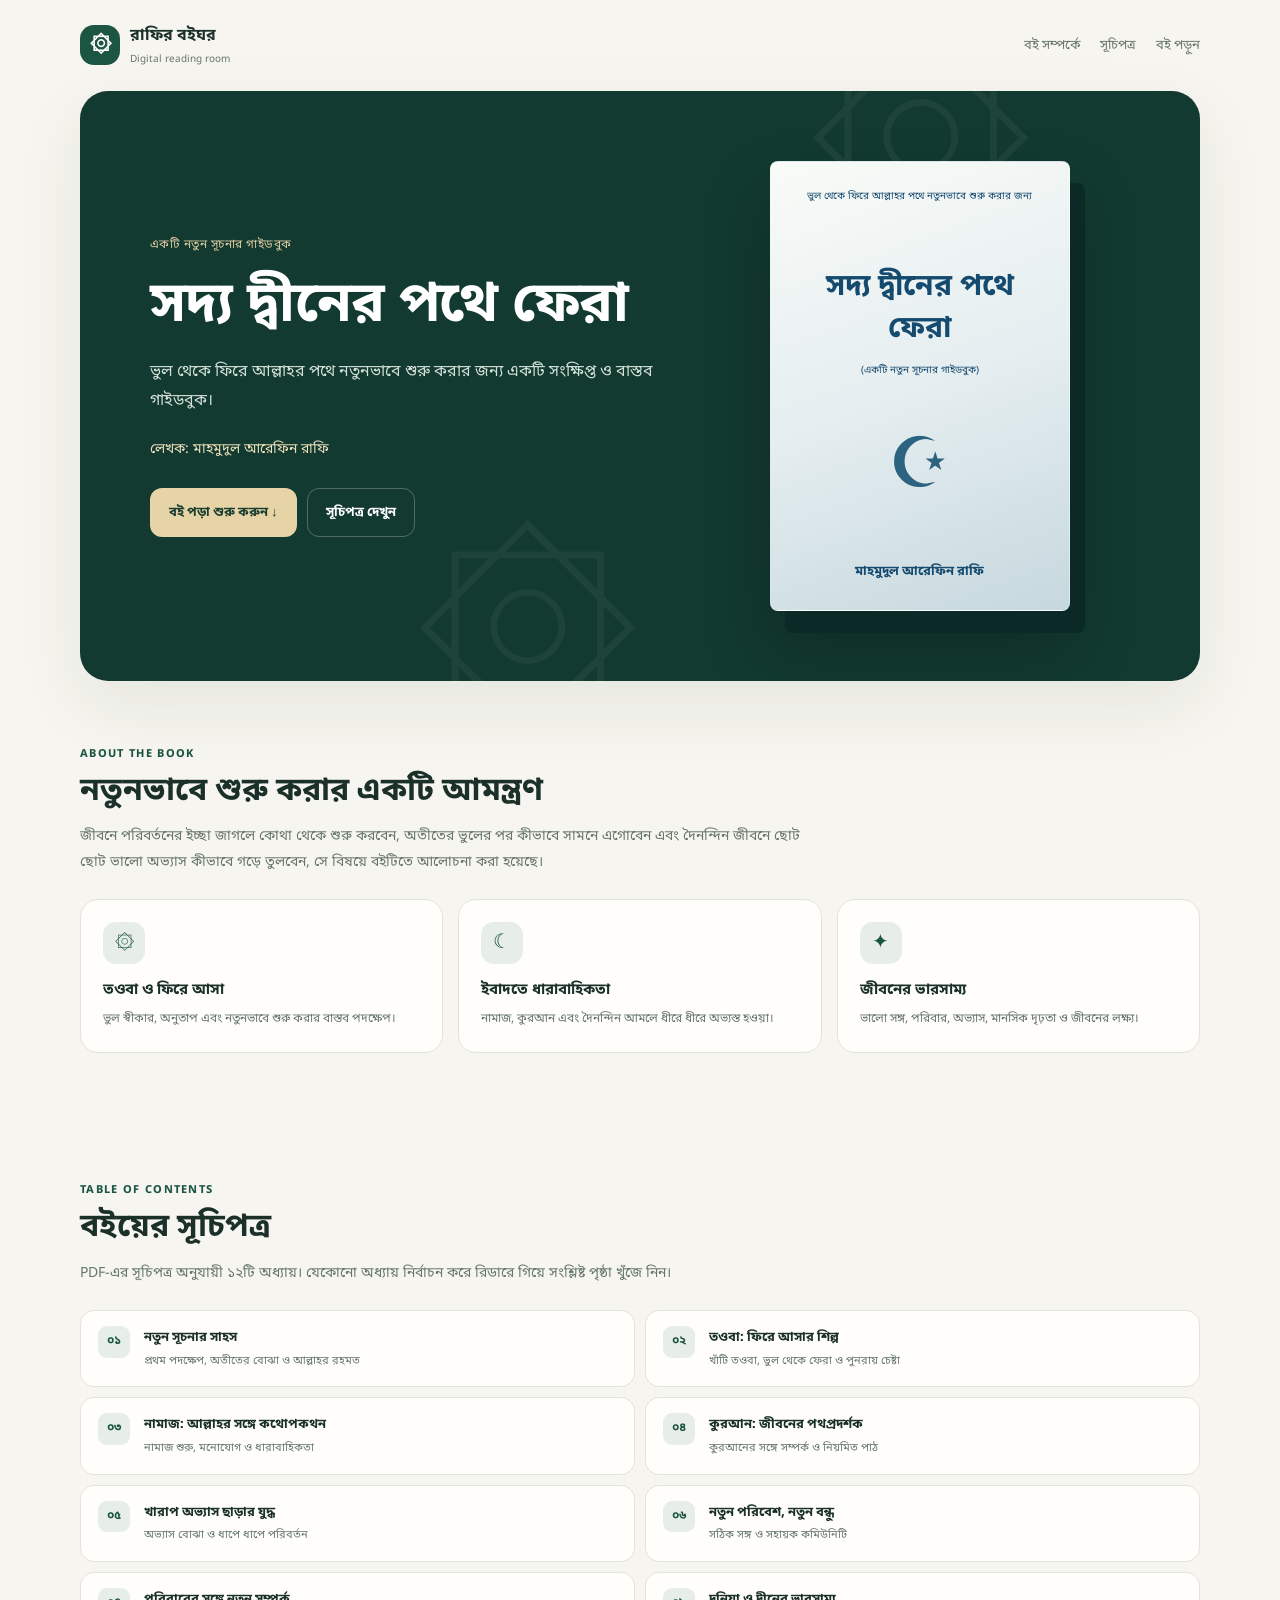
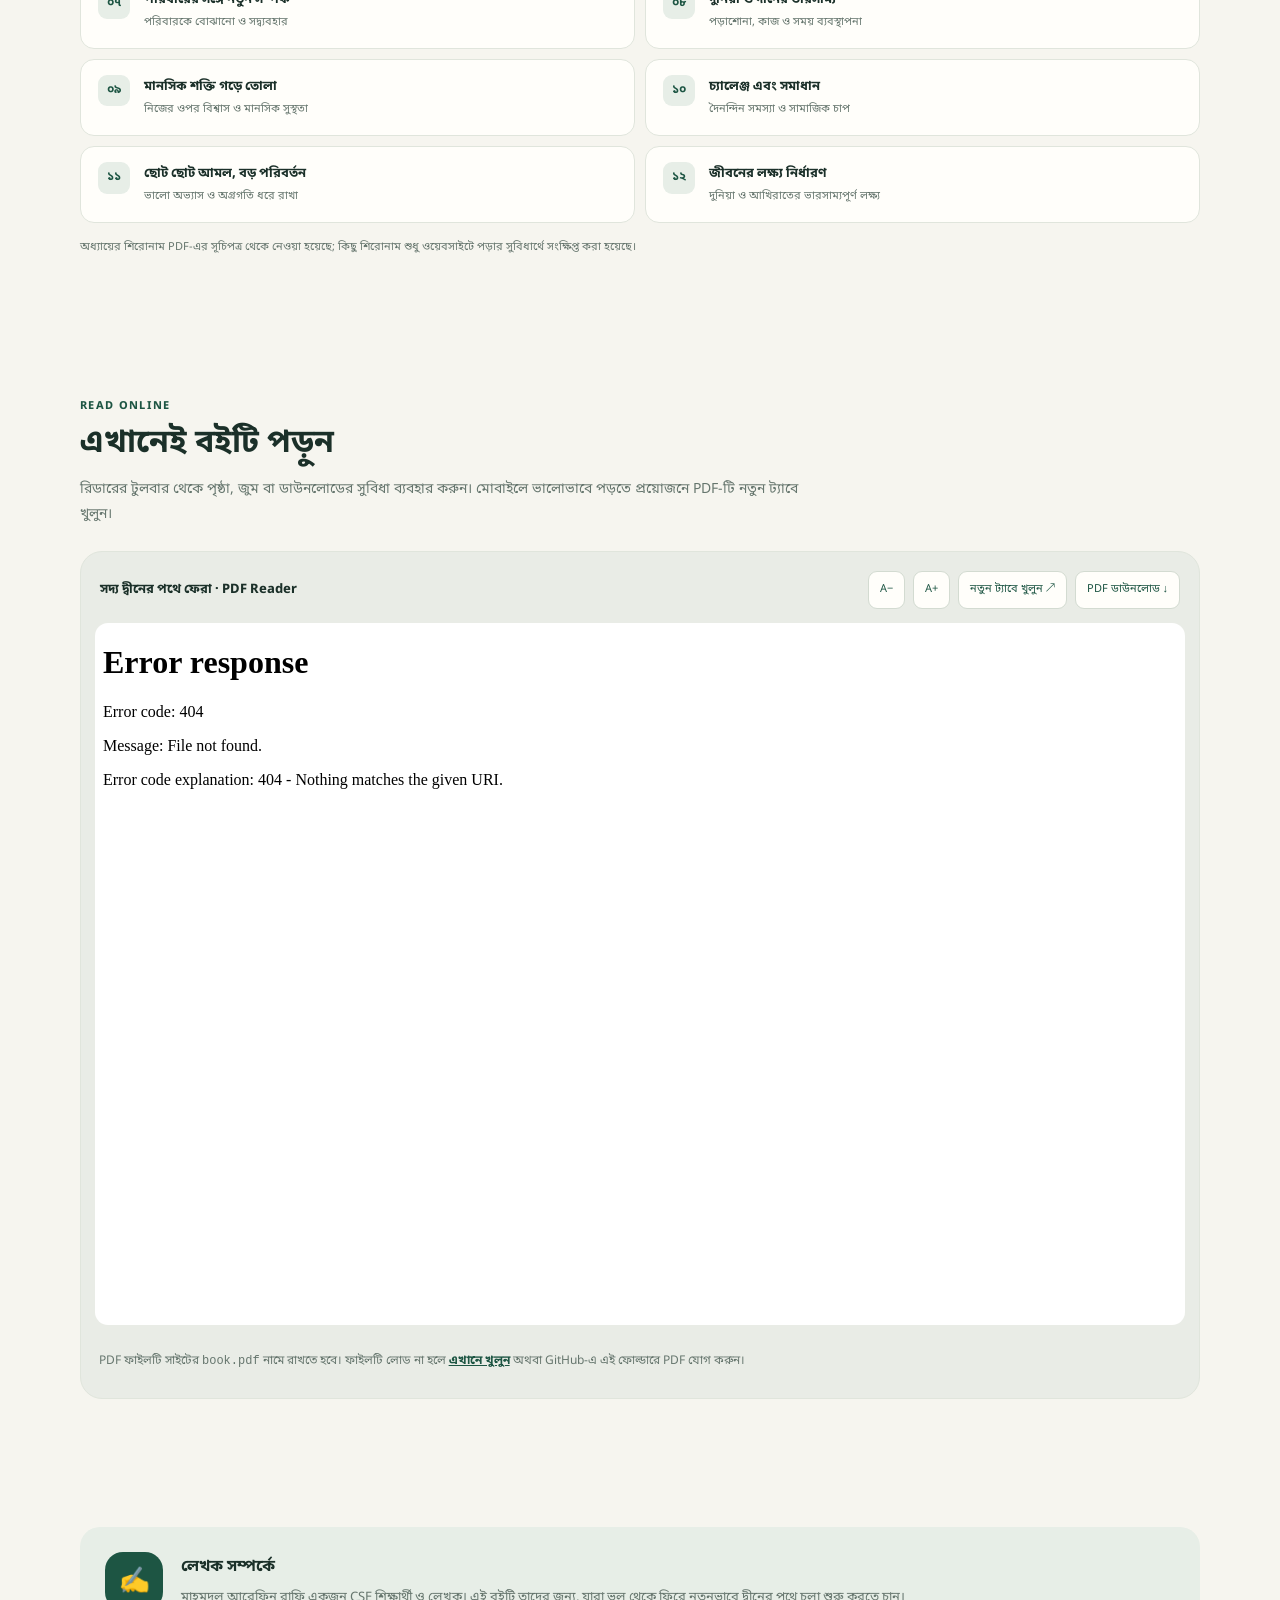
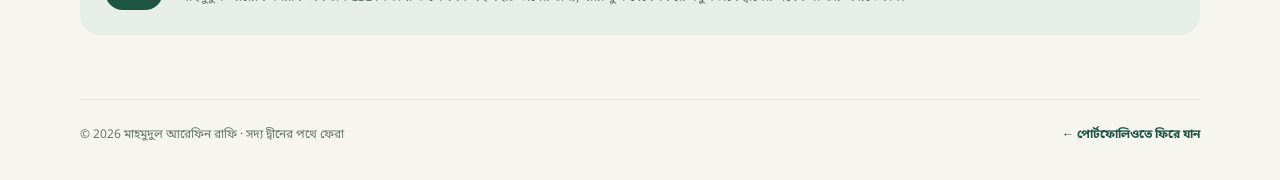
==== books/soddo-diner-pothe-fera/index.html @ 50938528 "Add responsive website for Soddo Diner Pothe Fera book" ====
<!doctype html>
<html lang="bn">
<head>
<meta charset="utf-8">
<meta name="viewport" content="width=device-width,initial-scale=1">
<meta name="theme-color" content="#183f35">
<meta name="description" content="সদ্য দ্বীনের পথে ফেরা — মাহমুদুল আরেফিন রাফির লেখা একটি নতুন সূচনার গাইডবুক। অনলাইনে পড়ুন।">
<meta property="og:type" content="book">
<meta property="og:title" content="সদ্য দ্বীনের পথে ফেরা | মাহমুদুল আরেফিন রাফি">
<meta property="og:description" content="ভুল থেকে ফিরে আল্লাহর পথে নতুনভাবে শুরু করার জন্য একটি সংক্ষিপ্ত ও বাস্তব গাইডবুক।">
<title>সদ্য দ্বীনের পথে ফেরা | মাহমুদুল আরেফিন রাফি</title>
<link rel="preconnect" href="https://fonts.googleapis.com">
<link rel="preconnect" href="https://fonts.gstatic.com" crossorigin>
<link href="https://fonts.googleapis.com/css2?family=Amiri:wght@400;700&family=Noto+Sans+Bengali:wght@400;500;600;700&display=swap" rel="stylesheet">
<style>
:root{color-scheme:light;--bg:#f6f5ef;--paper:#fffefa;--ink:#1b3029;--muted:#66766e;--green:#1d5543;--green-dark:#123a30;--mint:#e7eee7;--gold:#c4a66a;--line:#e0e5dc;--shadow:0 24px 70px #153b2c14}
*{box-sizing:border-box}html{scroll-behavior:smooth}body{margin:0;background:var(--bg);color:var(--ink);font-family:'Noto Sans Bengali',sans-serif;line-height:1.8}a{color:inherit}.wrap{width:min(1120px,calc(100% - 36px));margin:auto}.nav{display:flex;justify-content:space-between;align-items:center;padding:22px 0}.brand{display:flex;gap:10px;align-items:center;text-decoration:none;font-weight:700}.brand-icon{width:40px;height:40px;border-radius:14px;display:grid;place-items:center;background:var(--green);color:white;font-size:22px}.navlinks{display:flex;gap:20px;align-items:center;font-size:13px;color:var(--muted)}.navlinks a{text-decoration:none}.hero{position:relative;overflow:hidden;display:grid;grid-template-columns:1.1fr .9fr;gap:45px;align-items:center;background:var(--green-dark);color:#fff;border-radius:28px;padding:clamp(28px,6vw,70px);min-height:460px;box-shadow:var(--shadow)}.hero:before,.hero:after{content:"۞";position:absolute;color:#ffffff0d;font-size:230px;line-height:1;pointer-events:none}.hero:before{top:-50px;right:15%}.hero:after{bottom:-80px;left:30%}.eyebrow{color:#dfcca1;font-size:12px;letter-spacing:.04em}.hero h1{font-size:clamp(32px,4.5vw,56px);line-height:1.35;margin:14px 0 12px;letter-spacing:-.6px}.subtitle{color:#d3e0d7;margin:0 0 22px}.author{font-size:14px;color:#f0e2bd;margin-bottom:25px}.actions{display:flex;flex-wrap:wrap;gap:10px}.btn{display:inline-flex;align-items:center;justify-content:center;padding:12px 18px;border-radius:12px;text-decoration:none;font-size:13px;font-weight:700;border:1px solid transparent}.btn-primary{background:#e6d3a6;color:#193d31}.btn-ghost{border-color:#ffffff42;color:#fff}.cover{position:relative;z-index:1;max-width:300px;width:100%;justify-self:center;aspect-ratio:2/3;border:1px solid #ffffff40;border-radius:8px;background:linear-gradient(160deg,#f9fbf7 0%,#e4edf0 52%,#c6d8de 100%);color:#164b70;box-shadow:15px 22px 0 #0b2926,0 35px 65px #0004;padding:26px 20px;display:flex;flex-direction:column;align-items:center;text-align:center;justify-content:space-between}.cover-small{font-size:10px;line-height:1.8}.cover h2{font-size:clamp(22px,3vw,30px);line-height:1.4;margin:12px 0}.mosque{font-size:70px;line-height:1.2;color:#2b6380}.cover-author{font-weight:700;font-size:13px}.section{padding:64px 0}.section-head{margin-bottom:24px}.kicker{font-size:11px;color:var(--green);font-weight:700;letter-spacing:.12em;text-transform:uppercase}.section h2{font-size:clamp(23px,3vw,32px);line-height:1.4;margin:5px 0 10px}.lead{color:var(--muted);font-size:14px;max-width:720px;margin:0}.feature-grid{display:grid;grid-template-columns:repeat(3,1fr);gap:15px}.feature{background:var(--paper);border:1px solid var(--line);border-radius:18px;padding:22px}.feature-icon{width:42px;height:42px;border-radius:13px;background:var(--mint);color:var(--green);display:grid;place-items:center;font-size:20px}.feature h3{font-size:15px;margin:13px 0 5px}.feature p{font-size:12px;color:var(--muted);margin:0}.toc{display:grid;grid-template-columns:repeat(2,1fr);gap:10px}.toc-item{display:flex;gap:14px;align-items:flex-start;text-decoration:none;background:var(--paper);border:1px solid var(--line);padding:15px 17px;border-radius:14px;transition:transform .2s,border-color .2s}.toc-item:hover{transform:translateY(-2px);border-color:#a9c1ad}.num{font-size:12px;color:var(--green);background:var(--mint);border-radius:9px;padding:5px 9px;font-weight:700;white-space:nowrap}.toc-item strong{display:block;font-size:13px}.toc-item small{display:block;color:var(--muted);font-size:11px;margin-top:2px}.reader-shell{background:#e9ece6;border:1px solid var(--line);border-radius:22px;padding:14px}.reader-toolbar{display:flex;align-items:center;justify-content:space-between;gap:12px;flex-wrap:wrap;padding:5px 5px 14px}.reader-toolbar p{font-size:13px;font-weight:700;margin:0}.reader-tools{display:flex;gap:8px;flex-wrap:wrap}.reader-tools a,.reader-tools button{border:1px solid #d3dbd1;background:#fffefa;border-radius:9px;padding:8px 11px;font:inherit;font-size:11px;text-decoration:none;color:var(--green);cursor:pointer}.reader-frame{display:block;width:100%;height:min(78vh,900px);min-height:560px;border:0;border-radius:13px;background:white}.pdf-note{font-size:12px;color:var(--muted);padding:14px 4px 0}.pdf-note a{color:var(--green);font-weight:700}.author-card{display:flex;align-items:center;gap:18px;background:var(--mint);border-radius:20px;padding:25px}.author-avatar{width:58px;height:58px;flex:0 0 auto;border-radius:18px;background:var(--green);color:white;display:grid;place-items:center;font-size:25px}.author-card h3{margin:0 0 4px;font-size:16px}.author-card p{margin:0;color:var(--muted);font-size:13px}.backline{display:flex;justify-content:space-between;gap:14px;align-items:center;border-top:1px solid var(--line);padding:25px 0 32px;font-size:12px;color:var(--muted)}.backline a{color:var(--green);text-decoration:none;font-weight:700}.notice{font-size:11px;color:var(--muted);margin-top:15px}@media(max-width:760px){.wrap{width:min(100% - 24px,600px)}.nav{padding:15px 0}.navlinks a:not(:last-child){display:none}.hero{grid-template-columns:1fr;gap:30px;border-radius:21px;padding:30px 23px}.hero-copy{order:1}.cover{order:0;width:min(210px,70%);padding:17px}.cover h2{font-size:22px}.mosque{font-size:50px}.hero h1{font-size:34px}.section{padding:43px 0}.feature-grid{grid-template-columns:1fr}.toc{grid-template-columns:1fr}.reader-shell{padding:8px;border-radius:15px}.reader-frame{height:70vh;min-height:460px}.reader-toolbar{align-items:flex-start}.author-card{align-items:flex-start;padding:18px}.backline{align-items:flex-start;flex-direction:column}}@media(prefers-reduced-motion:reduce){html{scroll-behavior:auto}*{transition:none!important}}
</style>
</head>
<body>
<header class="wrap nav"><a class="brand" href="#top"><span class="brand-icon">۞</span><span>রাফির বইঘর<small style="display:block;color:var(--muted);font-size:10px;font-weight:400">Digital reading room</small></span></a><nav class="navlinks"><a href="#about">বই সম্পর্কে</a><a href="#contents">সূচিপত্র</a><a href="#read">বই পড়ুন</a></nav></header>
<main id="top" class="wrap">
<section class="hero">
<div class="hero-copy"><div class="eyebrow">একটি নতুন সূচনার গাইডবুক</div><h1>সদ্য দ্বীনের পথে ফেরা</h1><p class="subtitle">ভুল থেকে ফিরে আল্লাহর পথে নতুনভাবে শুরু করার জন্য একটি সংক্ষিপ্ত ও বাস্তব গাইডবুক।</p><div class="author">লেখক: মাহমুদুল আরেফিন রাফি</div><div class="actions"><a class="btn btn-primary" href="#read">বই পড়া শুরু করুন ↓</a><a class="btn btn-ghost" href="#contents">সূচিপত্র দেখুন</a></div></div>
<div class="cover" aria-label="বইয়ের প্রচ্ছদের ডিজাইন উপস্থাপনা"><div class="cover-small">ভুল থেকে ফিরে আল্লাহর পথে নতুনভাবে শুরু করার জন্য</div><div><h2>সদ্য দ্বীনের পথে ফেরা</h2><div class="cover-small">(একটি নতুন সূচনার গাইডবুক)</div></div><div class="mosque" aria-hidden="true">☪</div><div class="cover-author">মাহমুদুল আরেফিন রাফি</div></div>
</section>
<section class="section" id="about"><div class="section-head"><div class="kicker">About the book</div><h2>নতুনভাবে শুরু করার একটি আমন্ত্রণ</h2><p class="lead">জীবনে পরিবর্তনের ইচ্ছা জাগলে কোথা থেকে শুরু করবেন, অতীতের ভুলের পর কীভাবে সামনে এগোবেন এবং দৈনন্দিন জীবনে ছোট ছোট ভালো অভ্যাস কীভাবে গড়ে তুলবেন, সে বিষয়ে বইটিতে আলোচনা করা হয়েছে।</p></div><div class="feature-grid"><article class="feature"><div class="feature-icon">۞</div><h3>তওবা ও ফিরে আসা</h3><p>ভুল স্বীকার, অনুতাপ এবং নতুনভাবে শুরু করার বাস্তব পদক্ষেপ।</p></article><article class="feature"><div class="feature-icon">☾</div><h3>ইবাদতে ধারাবাহিকতা</h3><p>নামাজ, কুরআন এবং দৈনন্দিন আমলে ধীরে ধীরে অভ্যস্ত হওয়া।</p></article><article class="feature"><div class="feature-icon">✦</div><h3>জীবনের ভারসাম্য</h3><p>ভালো সঙ্গ, পরিবার, অভ্যাস, মানসিক দৃঢ়তা ও জীবনের লক্ষ্য।</p></article></div></section>
<section class="section" id="contents"><div class="section-head"><div class="kicker">Table of contents</div><h2>বইয়ের সূচিপত্র</h2><p class="lead">PDF-এর সূচিপত্র অনুযায়ী ১২টি অধ্যায়। যেকোনো অধ্যায় নির্বাচন করে রিডারে গিয়ে সংশ্লিষ্ট পৃষ্ঠা খুঁজে নিন।</p></div><div class="toc">
<a class="toc-item" href="#read"><span class="num">০১</span><span><strong>নতুন সূচনার সাহস</strong><small>প্রথম পদক্ষেপ, অতীতের বোঝা ও আল্লাহর রহমত</small></span></a>
<a class="toc-item" href="#read"><span class="num">০২</span><span><strong>তওবা: ফিরে আসার শিল্প</strong><small>খাঁটি তওবা, ভুল থেকে ফেরা ও পুনরায় চেষ্টা</small></span></a>
<a class="toc-item" href="#read"><span class="num">০৩</span><span><strong>নামাজ: আল্লাহর সঙ্গে কথোপকথন</strong><small>নামাজ শুরু, মনোযোগ ও ধারাবাহিকতা</small></span></a>
<a class="toc-item" href="#read"><span class="num">০৪</span><span><strong>কুরআন: জীবনের পথপ্রদর্শক</strong><small>কুরআনের সঙ্গে সম্পর্ক ও নিয়মিত পাঠ</small></span></a>
<a class="toc-item" href="#read"><span class="num">০৫</span><span><strong>খারাপ অভ্যাস ছাড়ার যুদ্ধ</strong><small>অভ্যাস বোঝা ও ধাপে ধাপে পরিবর্তন</small></span></a>
<a class="toc-item" href="#read"><span class="num">০৬</span><span><strong>নতুন পরিবেশ, নতুন বন্ধু</strong><small>সঠিক সঙ্গ ও সহায়ক কমিউনিটি</small></span></a>
<a class="toc-item" href="#read"><span class="num">০৭</span><span><strong>পরিবারের সঙ্গে নতুন সম্পর্ক</strong><small>পরিবারকে বোঝানো ও সদ্ব্যবহার</small></span></a>
<a class="toc-item" href="#read"><span class="num">০৮</span><span><strong>দুনিয়া ও দীনের ভারসাম্য</strong><small>পড়াশোনা, কাজ ও সময় ব্যবস্থাপনা</small></span></a>
<a class="toc-item" href="#read"><span class="num">০৯</span><span><strong>মানসিক শক্তি গড়ে তোলা</strong><small>নিজের ওপর বিশ্বাস ও মানসিক সুস্থতা</small></span></a>
<a class="toc-item" href="#read"><span class="num">১০</span><span><strong>চ্যালেঞ্জ এবং সমাধান</strong><small>দৈনন্দিন সমস্যা ও সামাজিক চাপ</small></span></a>
<a class="toc-item" href="#read"><span class="num">১১</span><span><strong>ছোট ছোট আমল, বড় পরিবর্তন</strong><small>ভালো অভ্যাস ও অগ্রগতি ধরে রাখা</small></span></a>
<a class="toc-item" href="#read"><span class="num">১২</span><span><strong>জীবনের লক্ষ্য নির্ধারণ</strong><small>দুনিয়া ও আখিরাতের ভারসাম্যপূর্ণ লক্ষ্য</small></span></a>
</div><p class="notice">অধ্যায়ের শিরোনাম PDF-এর সূচিপত্র থেকে নেওয়া হয়েছে; কিছু শিরোনাম শুধু ওয়েবসাইটে পড়ার সুবিধার্থে সংক্ষিপ্ত করা হয়েছে।</p></section>
<section class="section" id="read"><div class="section-head"><div class="kicker">Read online</div><h2>এখানেই বইটি পড়ুন</h2><p class="lead">রিডারের টুলবার থেকে পৃষ্ঠা, জুম বা ডাউনলোডের সুবিধা ব্যবহার করুন। মোবাইলে ভালোভাবে পড়তে প্রয়োজনে PDF-টি নতুন ট্যাবে খুলুন।</p></div><div class="reader-shell"><div class="reader-toolbar"><p>সদ্য দ্বীনের পথে ফেরা · PDF Reader</p><div class="reader-tools"><button id="zoomOut" type="button" aria-label="ছোট করুন">A−</button><button id="zoomIn" type="button" aria-label="বড় করুন">A+</button><a href="./book.pdf" target="_blank" rel="noopener">নতুন ট্যাবে খুলুন ↗</a><a href="./book.pdf" download>PDF ডাউনলোড ↓</a></div></div><iframe id="pdfFrame" class="reader-frame" src="./book.pdf#toolbar=1&navpanes=0&view=FitH" title="সদ্য দ্বীনের পথে ফেরা বইয়ের PDF রিডার"></iframe><p class="pdf-note" id="pdfNote">PDF ফাইলটি সাইটের <code>book.pdf</code> নামে রাখতে হবে। ফাইলটি লোড না হলে <a href="./book.pdf" target="_blank" rel="noopener">এখানে খুলুন</a> অথবা GitHub-এ এই ফোল্ডারে PDF যোগ করুন।</p></div></section>
<section class="section"><div class="author-card"><div class="author-avatar">✍</div><div><h3>লেখক সম্পর্কে</h3><p>মাহমুদুল আরেফিন রাফি একজন CSE শিক্ষার্থী ও লেখক। এই বইটি তাদের জন্য, যারা ভুল থেকে ফিরে নতুনভাবে দ্বীনের পথে চলা শুরু করতে চান।</p></div></div></section>
</main>
<footer class="wrap backline"><span>© <span id="year"></span> মাহমুদুল আরেফিন রাফি · সদ্য দ্বীনের পথে ফেরা</span><a href="../../#projects">← পোর্টফোলিওতে ফিরে যান</a></footer>
<script>
document.getElementById('year').textContent=new Date().getFullYear();
let zoom=100;const frame=document.getElementById('pdfFrame');document.getElementById('zoomIn').addEventListener('click',()=>{zoom=Math.min(160,zoom+10);frame.style.width=zoom+'%';frame.style.width='100%';frame.src='./book.pdf#toolbar=1&navpanes=0&view=FitH&zoom='+zoom;});document.getElementById('zoomOut').addEventListener('click',()=>{zoom=Math.max(60,zoom-10);frame.src='./book.pdf#toolbar=1&navpanes=0&view=FitH&zoom='+zoom;});
frame.addEventListener('error',()=>{document.getElementById('pdfNote').innerHTML='PDF ফাইলটি এখনো এই ফোল্ডারে পাওয়া যাচ্ছে না। <code>book.pdf</code> নামে আপলোড করলেই রিডার কাজ করবে।';});
</script>
</body>
</html>
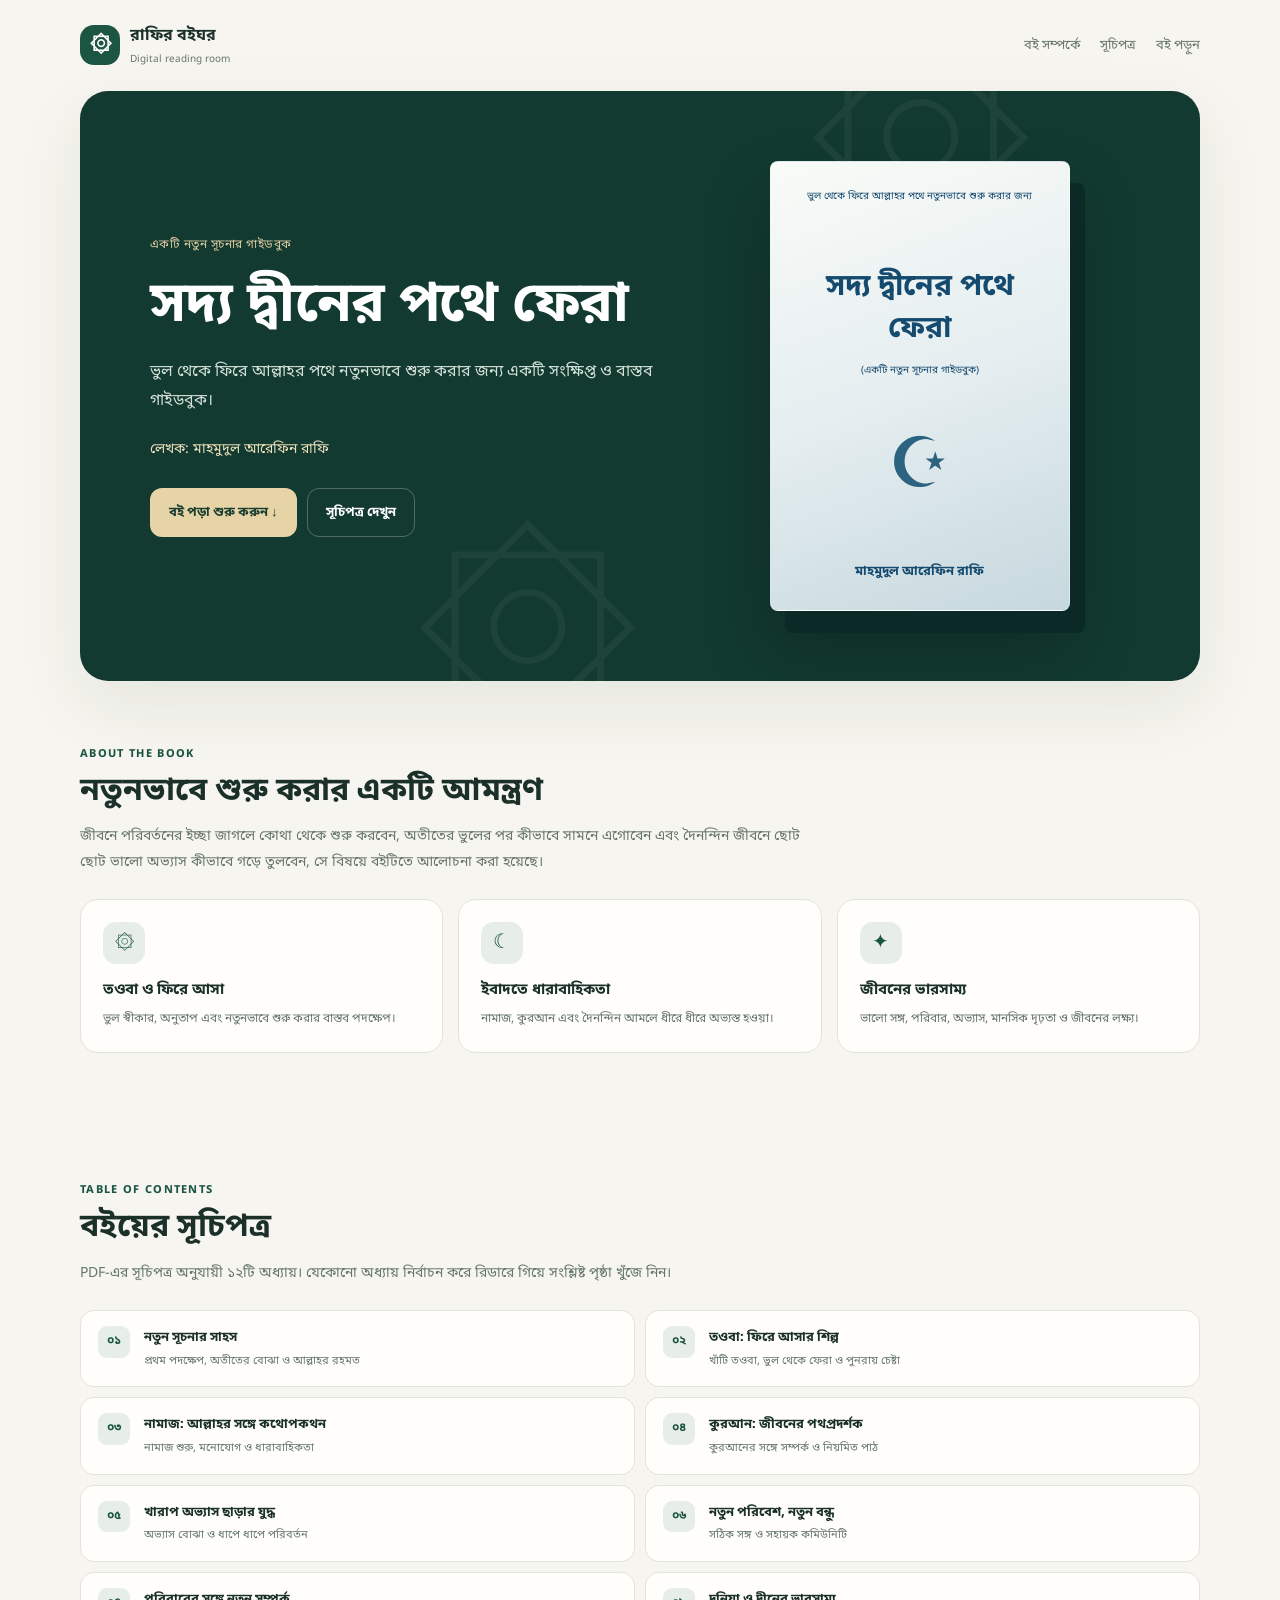
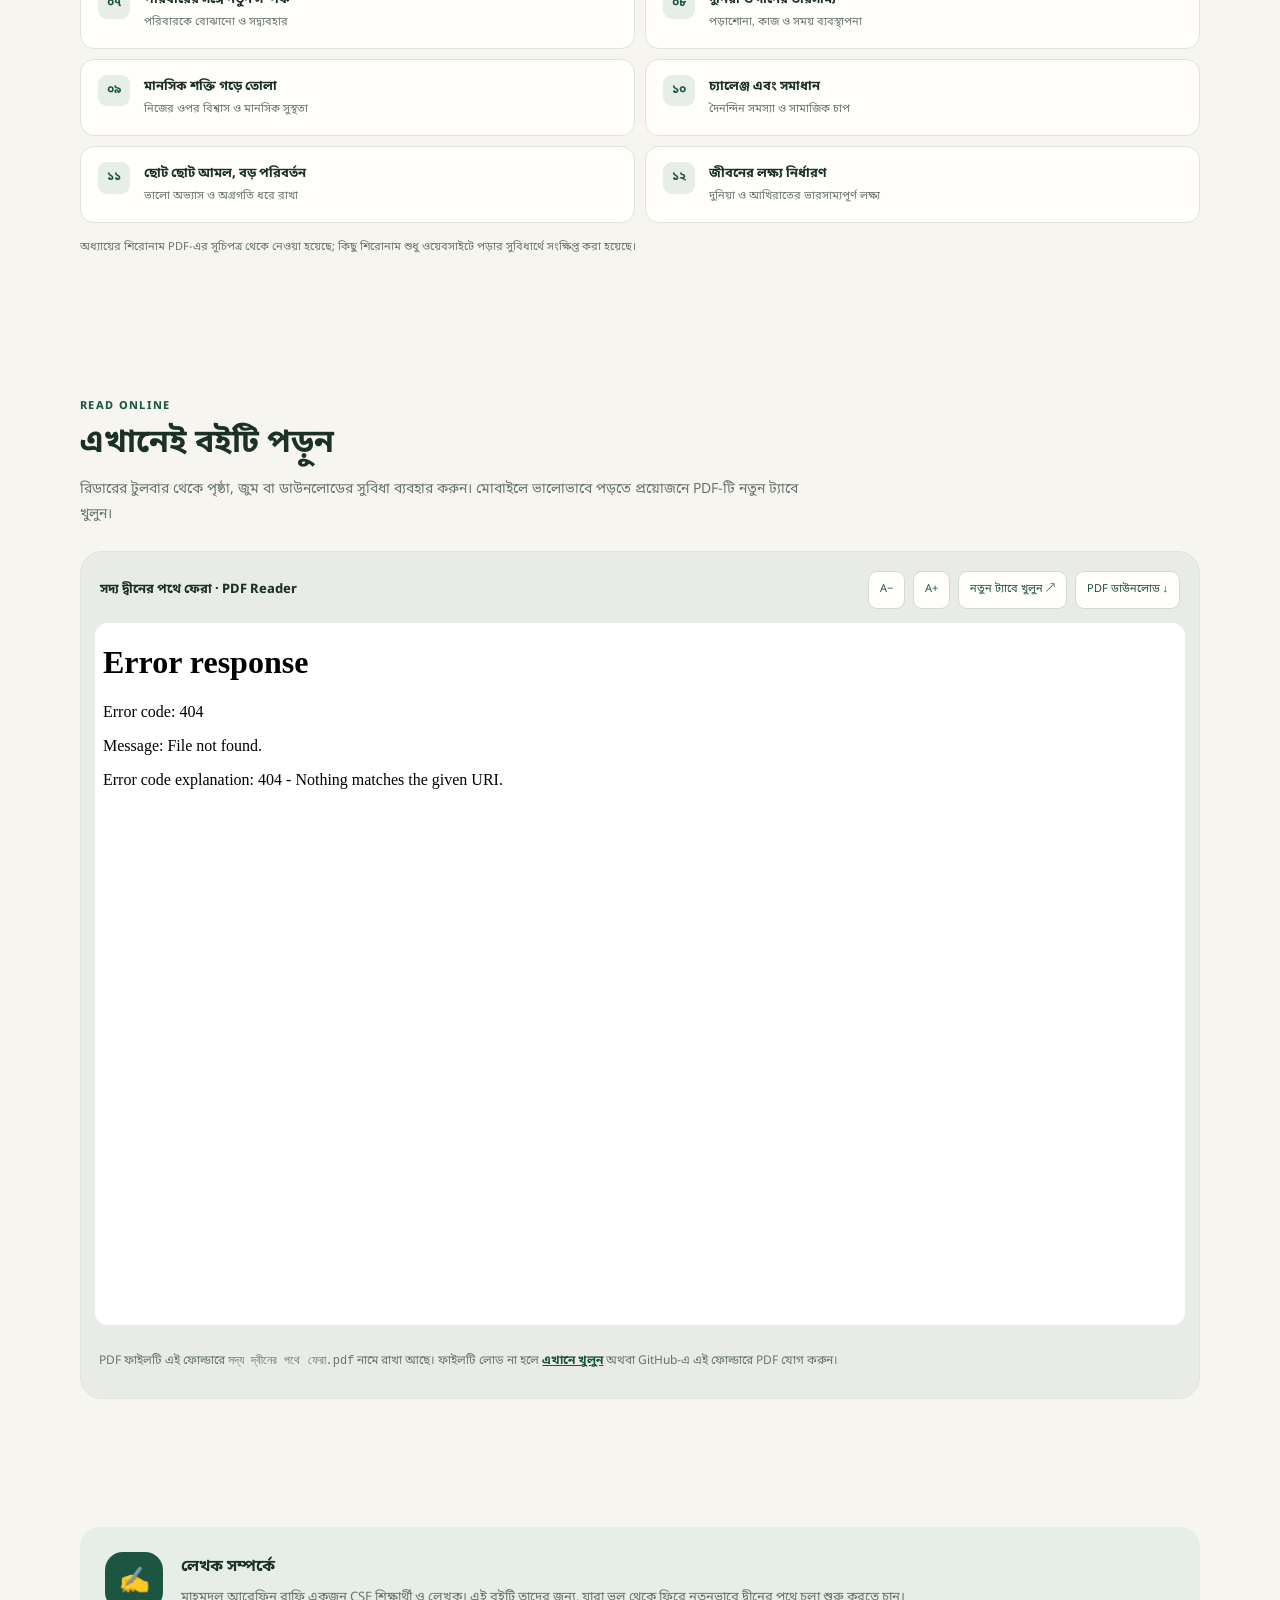
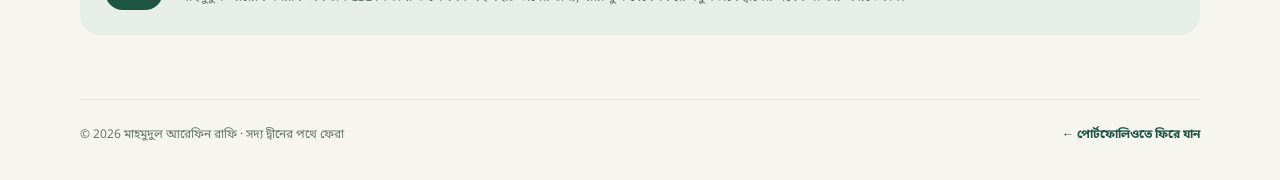
==== commit f0ce48e1: "Connect book page to uploaded Bengali PDF filename" ====
--- a/books/soddo-diner-pothe-fera/index.html
+++ b/books/soddo-diner-pothe-fera/index.html
@@ -39,14 +39,14 @@
 <a class="toc-item" href="#read"><span class="num">১১</span><span><strong>ছোট ছোট আমল, বড় পরিবর্তন</strong><small>ভালো অভ্যাস ও অগ্রগতি ধরে রাখা</small></span></a>
 <a class="toc-item" href="#read"><span class="num">১২</span><span><strong>জীবনের লক্ষ্য নির্ধারণ</strong><small>দুনিয়া ও আখিরাতের ভারসাম্যপূর্ণ লক্ষ্য</small></span></a>
 </div><p class="notice">অধ্যায়ের শিরোনাম PDF-এর সূচিপত্র থেকে নেওয়া হয়েছে; কিছু শিরোনাম শুধু ওয়েবসাইটে পড়ার সুবিধার্থে সংক্ষিপ্ত করা হয়েছে।</p></section>
-<section class="section" id="read"><div class="section-head"><div class="kicker">Read online</div><h2>এখানেই বইটি পড়ুন</h2><p class="lead">রিডারের টুলবার থেকে পৃষ্ঠা, জুম বা ডাউনলোডের সুবিধা ব্যবহার করুন। মোবাইলে ভালোভাবে পড়তে প্রয়োজনে PDF-টি নতুন ট্যাবে খুলুন।</p></div><div class="reader-shell"><div class="reader-toolbar"><p>সদ্য দ্বীনের পথে ফেরা · PDF Reader</p><div class="reader-tools"><button id="zoomOut" type="button" aria-label="ছোট করুন">A−</button><button id="zoomIn" type="button" aria-label="বড় করুন">A+</button><a href="./book.pdf" target="_blank" rel="noopener">নতুন ট্যাবে খুলুন ↗</a><a href="./book.pdf" download>PDF ডাউনলোড ↓</a></div></div><iframe id="pdfFrame" class="reader-frame" src="./book.pdf#toolbar=1&navpanes=0&view=FitH" title="সদ্য দ্বীনের পথে ফেরা বইয়ের PDF রিডার"></iframe><p class="pdf-note" id="pdfNote">PDF ফাইলটি সাইটের <code>book.pdf</code> নামে রাখতে হবে। ফাইলটি লোড না হলে <a href="./book.pdf" target="_blank" rel="noopener">এখানে খুলুন</a> অথবা GitHub-এ এই ফোল্ডারে PDF যোগ করুন।</p></div></section>
+<section class="section" id="read"><div class="section-head"><div class="kicker">Read online</div><h2>এখানেই বইটি পড়ুন</h2><p class="lead">রিডারের টুলবার থেকে পৃষ্ঠা, জুম বা ডাউনলোডের সুবিধা ব্যবহার করুন। মোবাইলে ভালোভাবে পড়তে প্রয়োজনে PDF-টি নতুন ট্যাবে খুলুন।</p></div><div class="reader-shell"><div class="reader-toolbar"><p>সদ্য দ্বীনের পথে ফেরা · PDF Reader</p><div class="reader-tools"><button id="zoomOut" type="button" aria-label="ছোট করুন">A−</button><button id="zoomIn" type="button" aria-label="বড় করুন">A+</button><a href="./%E0%A6%B8%E0%A6%A6%E0%A7%8D%E0%A6%AF%20%E0%A6%A6%E0%A7%80%E0%A6%A8%E0%A7%87%E0%A6%B0%20%E0%A6%AA%E0%A6%A5%E0%A7%87%20%E0%A6%AB%E0%A7%87%E0%A6%B0%E0%A6%BE.pdf" target="_blank" rel="noopener">নতুন ট্যাবে খুলুন ↗</a><a href="./%E0%A6%B8%E0%A6%A6%E0%A7%8D%E0%A6%AF%20%E0%A6%A6%E0%A7%80%E0%A6%A8%E0%A7%87%E0%A6%B0%20%E0%A6%AA%E0%A6%A5%E0%A7%87%20%E0%A6%AB%E0%A7%87%E0%A6%B0%E0%A6%BE.pdf" download>PDF ডাউনলোড ↓</a></div></div><iframe id="pdfFrame" class="reader-frame" src="./%E0%A6%B8%E0%A6%A6%E0%A7%8D%E0%A6%AF%20%E0%A6%A6%E0%A7%80%E0%A6%A8%E0%A7%87%E0%A6%B0%20%E0%A6%AA%E0%A6%A5%E0%A7%87%20%E0%A6%AB%E0%A7%87%E0%A6%B0%E0%A6%BE.pdf#toolbar=1&navpanes=0&view=FitH" title="সদ্য দ্বীনের পথে ফেরা বইয়ের PDF রিডার"></iframe><p class="pdf-note" id="pdfNote">PDF ফাইলটি এই ফোল্ডারে <code>সদ্য দ্বীনের পথে ফেরা.pdf</code> নামে রাখা আছে। ফাইলটি লোড না হলে <a href="./%E0%A6%B8%E0%A6%A6%E0%A7%8D%E0%A6%AF%20%E0%A6%A6%E0%A7%80%E0%A6%A8%E0%A7%87%E0%A6%B0%20%E0%A6%AA%E0%A6%A5%E0%A7%87%20%E0%A6%AB%E0%A7%87%E0%A6%B0%E0%A6%BE.pdf" target="_blank" rel="noopener">এখানে খুলুন</a> অথবা GitHub-এ এই ফোল্ডারে PDF যোগ করুন।</p></div></section>
 <section class="section"><div class="author-card"><div class="author-avatar">✍</div><div><h3>লেখক সম্পর্কে</h3><p>মাহমুদুল আরেফিন রাফি একজন CSE শিক্ষার্থী ও লেখক। এই বইটি তাদের জন্য, যারা ভুল থেকে ফিরে নতুনভাবে দ্বীনের পথে চলা শুরু করতে চান।</p></div></div></section>
 </main>
 <footer class="wrap backline"><span>© <span id="year"></span> মাহমুদুল আরেফিন রাফি · সদ্য দ্বীনের পথে ফেরা</span><a href="../../#projects">← পোর্টফোলিওতে ফিরে যান</a></footer>
 <script>
 document.getElementById('year').textContent=new Date().getFullYear();
-let zoom=100;const frame=document.getElementById('pdfFrame');document.getElementById('zoomIn').addEventListener('click',()=>{zoom=Math.min(160,zoom+10);frame.style.width=zoom+'%';frame.style.width='100%';frame.src='./book.pdf#toolbar=1&navpanes=0&view=FitH&zoom='+zoom;});document.getElementById('zoomOut').addEventListener('click',()=>{zoom=Math.max(60,zoom-10);frame.src='./book.pdf#toolbar=1&navpanes=0&view=FitH&zoom='+zoom;});
-frame.addEventListener('error',()=>{document.getElementById('pdfNote').innerHTML='PDF ফাইলটি এখনো এই ফোল্ডারে পাওয়া যাচ্ছে না। <code>book.pdf</code> নামে আপলোড করলেই রিডার কাজ করবে।';});
+let zoom=100;const frame=document.getElementById('pdfFrame');document.getElementById('zoomIn').addEventListener('click',()=>{zoom=Math.min(160,zoom+10);frame.style.width=zoom+'%';frame.style.width='100%';frame.src='./%E0%A6%B8%E0%A6%A6%E0%A7%8D%E0%A6%AF%20%E0%A6%A6%E0%A7%80%E0%A6%A8%E0%A7%87%E0%A6%B0%20%E0%A6%AA%E0%A6%A5%E0%A7%87%20%E0%A6%AB%E0%A7%87%E0%A6%B0%E0%A6%BE.pdf#toolbar=1&navpanes=0&view=FitH&zoom='+zoom;});document.getElementById('zoomOut').addEventListener('click',()=>{zoom=Math.max(60,zoom-10);frame.src='./%E0%A6%B8%E0%A6%A6%E0%A7%8D%E0%A6%AF%20%E0%A6%A6%E0%A7%80%E0%A6%A8%E0%A7%87%E0%A6%B0%20%E0%A6%AA%E0%A6%A5%E0%A7%87%20%E0%A6%AB%E0%A7%87%E0%A6%B0%E0%A6%BE.pdf#toolbar=1&navpanes=0&view=FitH&zoom='+zoom;});
+frame.addEventListener('error',()=>{document.getElementById('pdfNote').innerHTML='PDF ফাইলটি লোড হচ্ছে না। ফাইলের নাম ও অবস্থান যাচাই করুন।';});
 </script>
 </body>
 </html>
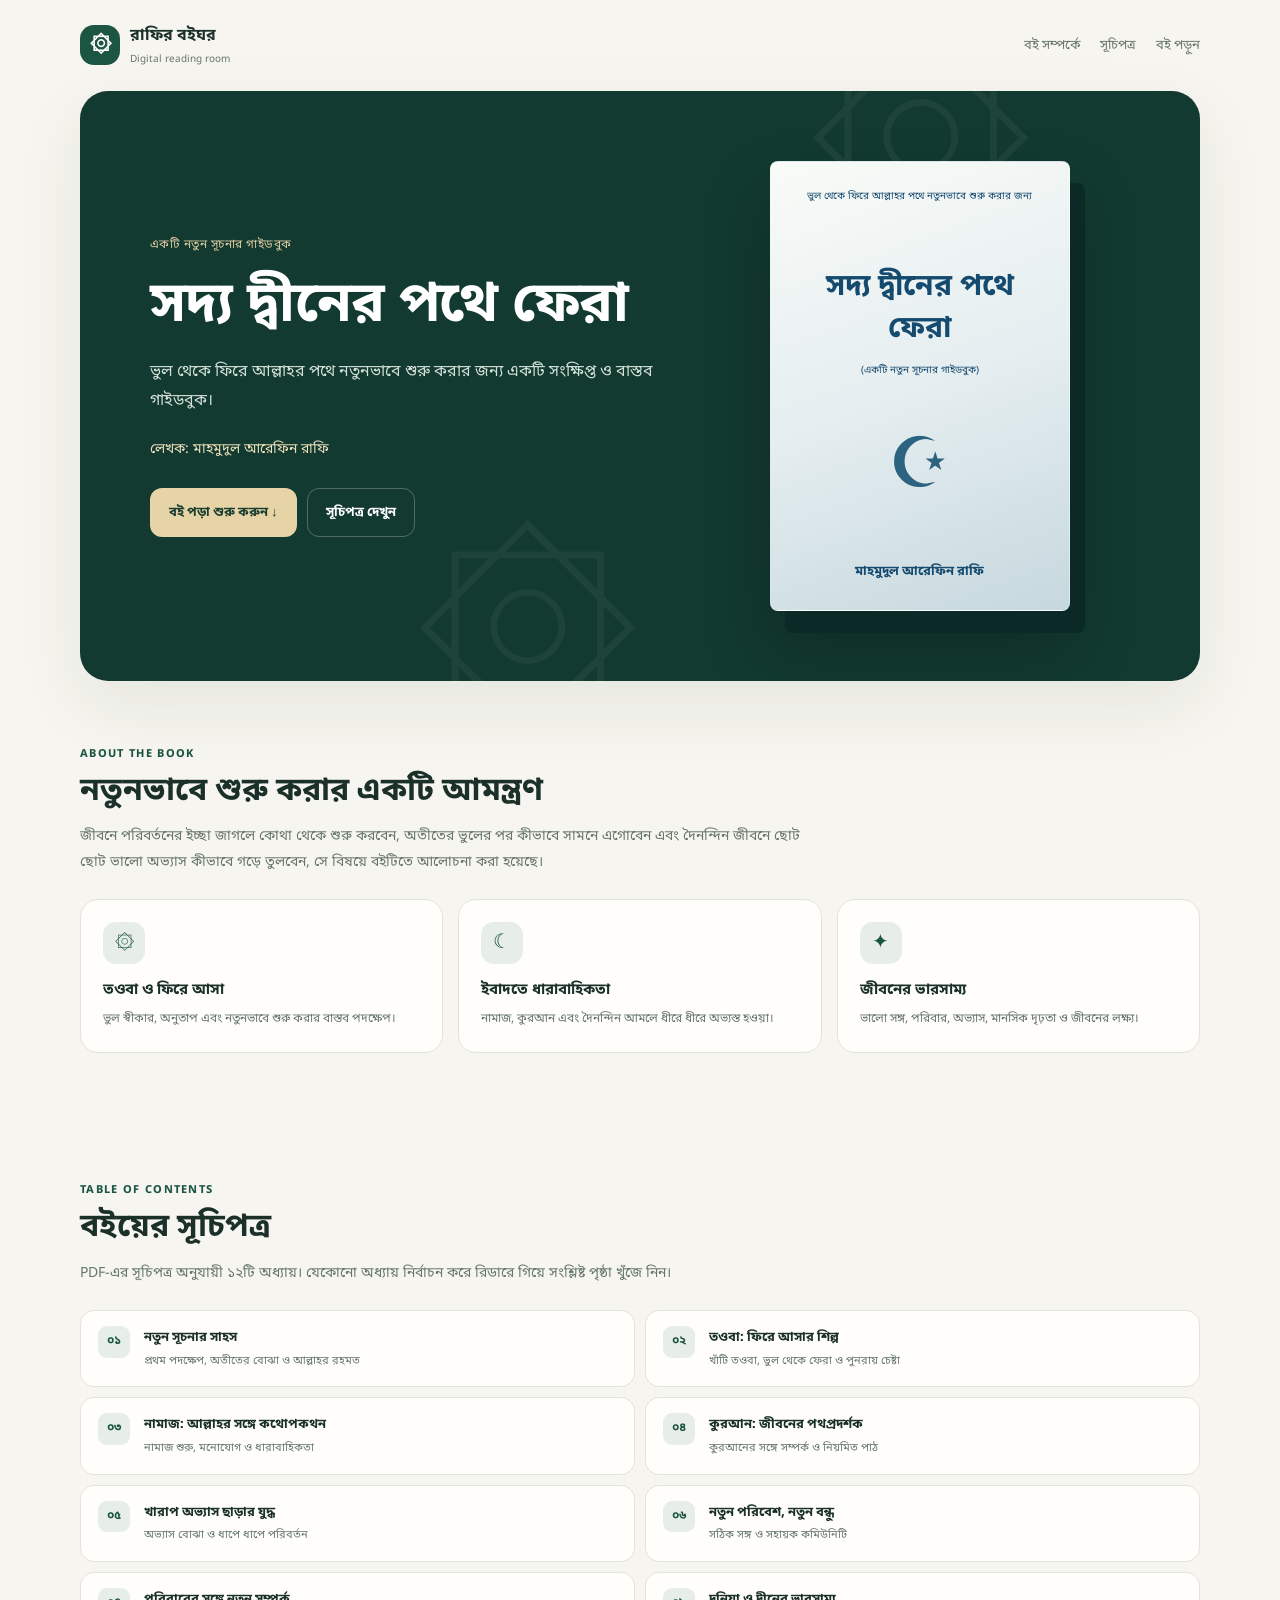
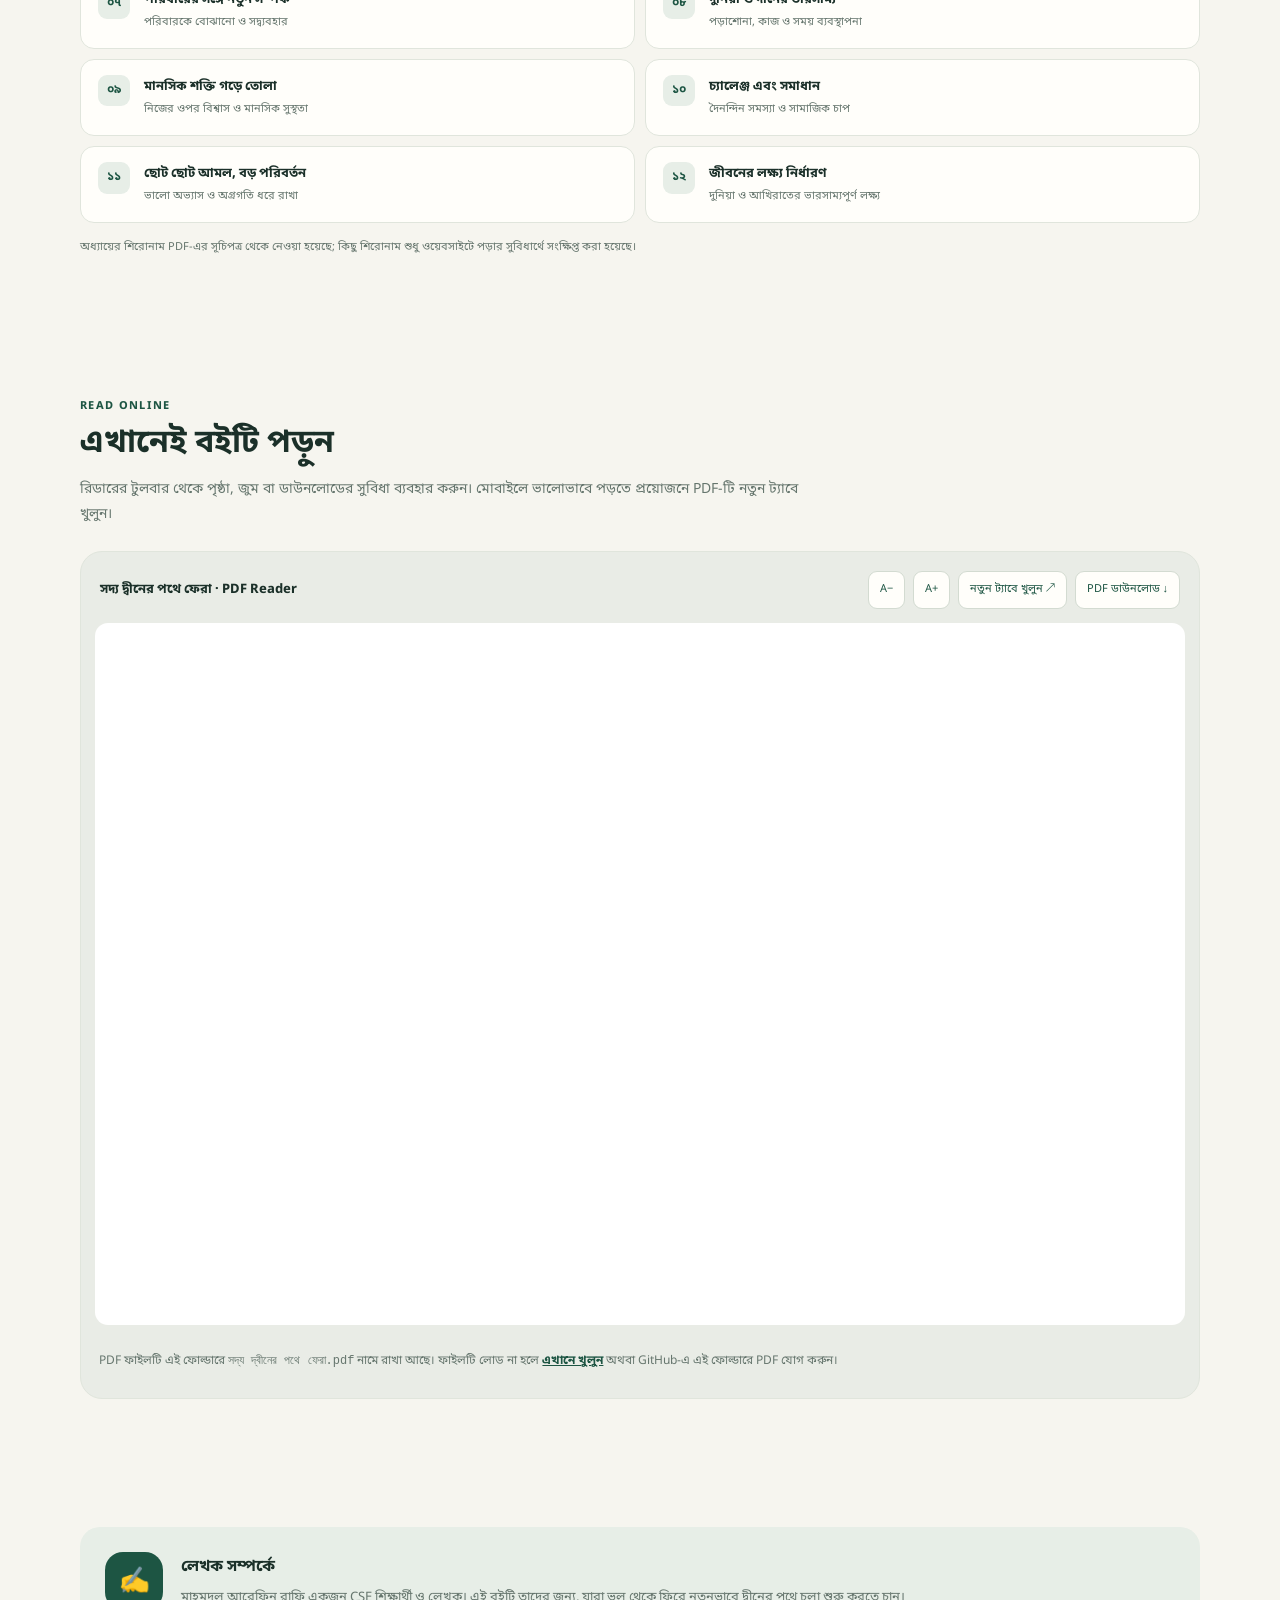
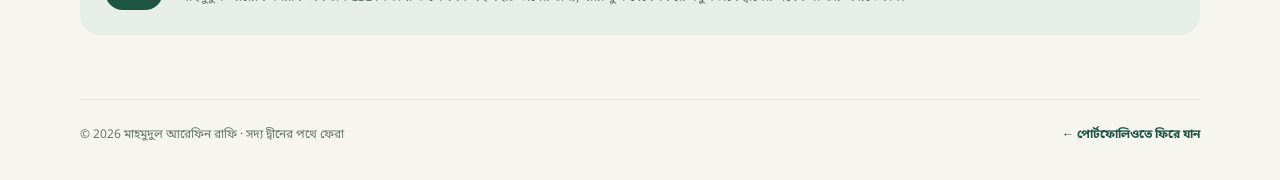
==== commit 1fd113b8: "Fix PDF reader links to use the raw repository asset" ====
--- a/books/soddo-diner-pothe-fera/index.html
+++ b/books/soddo-diner-pothe-fera/index.html
@@ -39,13 +39,13 @@
 <a class="toc-item" href="#read"><span class="num">১১</span><span><strong>ছোট ছোট আমল, বড় পরিবর্তন</strong><small>ভালো অভ্যাস ও অগ্রগতি ধরে রাখা</small></span></a>
 <a class="toc-item" href="#read"><span class="num">১২</span><span><strong>জীবনের লক্ষ্য নির্ধারণ</strong><small>দুনিয়া ও আখিরাতের ভারসাম্যপূর্ণ লক্ষ্য</small></span></a>
 </div><p class="notice">অধ্যায়ের শিরোনাম PDF-এর সূচিপত্র থেকে নেওয়া হয়েছে; কিছু শিরোনাম শুধু ওয়েবসাইটে পড়ার সুবিধার্থে সংক্ষিপ্ত করা হয়েছে।</p></section>
-<section class="section" id="read"><div class="section-head"><div class="kicker">Read online</div><h2>এখানেই বইটি পড়ুন</h2><p class="lead">রিডারের টুলবার থেকে পৃষ্ঠা, জুম বা ডাউনলোডের সুবিধা ব্যবহার করুন। মোবাইলে ভালোভাবে পড়তে প্রয়োজনে PDF-টি নতুন ট্যাবে খুলুন।</p></div><div class="reader-shell"><div class="reader-toolbar"><p>সদ্য দ্বীনের পথে ফেরা · PDF Reader</p><div class="reader-tools"><button id="zoomOut" type="button" aria-label="ছোট করুন">A−</button><button id="zoomIn" type="button" aria-label="বড় করুন">A+</button><a href="./%E0%A6%B8%E0%A6%A6%E0%A7%8D%E0%A6%AF%20%E0%A6%A6%E0%A7%80%E0%A6%A8%E0%A7%87%E0%A6%B0%20%E0%A6%AA%E0%A6%A5%E0%A7%87%20%E0%A6%AB%E0%A7%87%E0%A6%B0%E0%A6%BE.pdf" target="_blank" rel="noopener">নতুন ট্যাবে খুলুন ↗</a><a href="./%E0%A6%B8%E0%A6%A6%E0%A7%8D%E0%A6%AF%20%E0%A6%A6%E0%A7%80%E0%A6%A8%E0%A7%87%E0%A6%B0%20%E0%A6%AA%E0%A6%A5%E0%A7%87%20%E0%A6%AB%E0%A7%87%E0%A6%B0%E0%A6%BE.pdf" download>PDF ডাউনলোড ↓</a></div></div><iframe id="pdfFrame" class="reader-frame" src="./%E0%A6%B8%E0%A6%A6%E0%A7%8D%E0%A6%AF%20%E0%A6%A6%E0%A7%80%E0%A6%A8%E0%A7%87%E0%A6%B0%20%E0%A6%AA%E0%A6%A5%E0%A7%87%20%E0%A6%AB%E0%A7%87%E0%A6%B0%E0%A6%BE.pdf#toolbar=1&navpanes=0&view=FitH" title="সদ্য দ্বীনের পথে ফেরা বইয়ের PDF রিডার"></iframe><p class="pdf-note" id="pdfNote">PDF ফাইলটি এই ফোল্ডারে <code>সদ্য দ্বীনের পথে ফেরা.pdf</code> নামে রাখা আছে। ফাইলটি লোড না হলে <a href="./%E0%A6%B8%E0%A6%A6%E0%A7%8D%E0%A6%AF%20%E0%A6%A6%E0%A7%80%E0%A6%A8%E0%A7%87%E0%A6%B0%20%E0%A6%AA%E0%A6%A5%E0%A7%87%20%E0%A6%AB%E0%A7%87%E0%A6%B0%E0%A6%BE.pdf" target="_blank" rel="noopener">এখানে খুলুন</a> অথবা GitHub-এ এই ফোল্ডারে PDF যোগ করুন।</p></div></section>
+<section class="section" id="read"><div class="section-head"><div class="kicker">Read online</div><h2>এখানেই বইটি পড়ুন</h2><p class="lead">রিডারের টুলবার থেকে পৃষ্ঠা, জুম বা ডাউনলোডের সুবিধা ব্যবহার করুন। মোবাইলে ভালোভাবে পড়তে প্রয়োজনে PDF-টি নতুন ট্যাবে খুলুন।</p></div><div class="reader-shell"><div class="reader-toolbar"><p>সদ্য দ্বীনের পথে ফেরা · PDF Reader</p><div class="reader-tools"><button id="zoomOut" type="button" aria-label="ছোট করুন">A−</button><button id="zoomIn" type="button" aria-label="বড় করুন">A+</button><a href="https://raw.githubusercontent.com/mahmudularefinrafi/portfolio/main/books/soddo-diner-pothe-fera/%E0%A6%B8%E0%A6%A6%E0%A7%8D%E0%A6%AF%20%E0%A6%A6%E0%A7%80%E0%A6%A8%E0%A7%87%E0%A6%B0%20%E0%A6%AA%E0%A6%A5%E0%A7%87%20%E0%A6%AB%E0%A7%87%E0%A6%B0%E0%A6%BE.pdf" target="_blank" rel="noopener">নতুন ট্যাবে খুলুন ↗</a><a href="https://raw.githubusercontent.com/mahmudularefinrafi/portfolio/main/books/soddo-diner-pothe-fera/%E0%A6%B8%E0%A6%A6%E0%A7%8D%E0%A6%AF%20%E0%A6%A6%E0%A7%80%E0%A6%A8%E0%A7%87%E0%A6%B0%20%E0%A6%AA%E0%A6%A5%E0%A7%87%20%E0%A6%AB%E0%A7%87%E0%A6%B0%E0%A6%BE.pdf" download>PDF ডাউনলোড ↓</a></div></div><iframe id="pdfFrame" class="reader-frame" src="https://raw.githubusercontent.com/mahmudularefinrafi/portfolio/main/books/soddo-diner-pothe-fera/%E0%A6%B8%E0%A6%A6%E0%A7%8D%E0%A6%AF%20%E0%A6%A6%E0%A7%80%E0%A6%A8%E0%A7%87%E0%A6%B0%20%E0%A6%AA%E0%A6%A5%E0%A7%87%20%E0%A6%AB%E0%A7%87%E0%A6%B0%E0%A6%BE.pdf#toolbar=1&navpanes=0&view=FitH" title="সদ্য দ্বীনের পথে ফেরা বইয়ের PDF রিডার"></iframe><p class="pdf-note" id="pdfNote">PDF ফাইলটি এই ফোল্ডারে <code>সদ্য দ্বীনের পথে ফেরা.pdf</code> নামে রাখা আছে। ফাইলটি লোড না হলে <a href="https://raw.githubusercontent.com/mahmudularefinrafi/portfolio/main/books/soddo-diner-pothe-fera/%E0%A6%B8%E0%A6%A6%E0%A7%8D%E0%A6%AF%20%E0%A6%A6%E0%A7%80%E0%A6%A8%E0%A7%87%E0%A6%B0%20%E0%A6%AA%E0%A6%A5%E0%A7%87%20%E0%A6%AB%E0%A7%87%E0%A6%B0%E0%A6%BE.pdf" target="_blank" rel="noopener">এখানে খুলুন</a> অথবা GitHub-এ এই ফোল্ডারে PDF যোগ করুন।</p></div></section>
 <section class="section"><div class="author-card"><div class="author-avatar">✍</div><div><h3>লেখক সম্পর্কে</h3><p>মাহমুদুল আরেফিন রাফি একজন CSE শিক্ষার্থী ও লেখক। এই বইটি তাদের জন্য, যারা ভুল থেকে ফিরে নতুনভাবে দ্বীনের পথে চলা শুরু করতে চান।</p></div></div></section>
 </main>
 <footer class="wrap backline"><span>© <span id="year"></span> মাহমুদুল আরেফিন রাফি · সদ্য দ্বীনের পথে ফেরা</span><a href="../../#projects">← পোর্টফোলিওতে ফিরে যান</a></footer>
 <script>
 document.getElementById('year').textContent=new Date().getFullYear();
-let zoom=100;const frame=document.getElementById('pdfFrame');document.getElementById('zoomIn').addEventListener('click',()=>{zoom=Math.min(160,zoom+10);frame.style.width=zoom+'%';frame.style.width='100%';frame.src='./%E0%A6%B8%E0%A6%A6%E0%A7%8D%E0%A6%AF%20%E0%A6%A6%E0%A7%80%E0%A6%A8%E0%A7%87%E0%A6%B0%20%E0%A6%AA%E0%A6%A5%E0%A7%87%20%E0%A6%AB%E0%A7%87%E0%A6%B0%E0%A6%BE.pdf#toolbar=1&navpanes=0&view=FitH&zoom='+zoom;});document.getElementById('zoomOut').addEventListener('click',()=>{zoom=Math.max(60,zoom-10);frame.src='./%E0%A6%B8%E0%A6%A6%E0%A7%8D%E0%A6%AF%20%E0%A6%A6%E0%A7%80%E0%A6%A8%E0%A7%87%E0%A6%B0%20%E0%A6%AA%E0%A6%A5%E0%A7%87%20%E0%A6%AB%E0%A7%87%E0%A6%B0%E0%A6%BE.pdf#toolbar=1&navpanes=0&view=FitH&zoom='+zoom;});
+let zoom=100;const frame=document.getElementById('pdfFrame');document.getElementById('zoomIn').addEventListener('click',()=>{zoom=Math.min(160,zoom+10);frame.style.width=zoom+'%';frame.style.width='100%';frame.src='https://raw.githubusercontent.com/mahmudularefinrafi/portfolio/main/books/soddo-diner-pothe-fera/%E0%A6%B8%E0%A6%A6%E0%A7%8D%E0%A6%AF%20%E0%A6%A6%E0%A7%80%E0%A6%A8%E0%A7%87%E0%A6%B0%20%E0%A6%AA%E0%A6%A5%E0%A7%87%20%E0%A6%AB%E0%A7%87%E0%A6%B0%E0%A6%BE.pdf#toolbar=1&navpanes=0&view=FitH&zoom='+zoom;});document.getElementById('zoomOut').addEventListener('click',()=>{zoom=Math.max(60,zoom-10);frame.src='https://raw.githubusercontent.com/mahmudularefinrafi/portfolio/main/books/soddo-diner-pothe-fera/%E0%A6%B8%E0%A6%A6%E0%A7%8D%E0%A6%AF%20%E0%A6%A6%E0%A7%80%E0%A6%A8%E0%A7%87%E0%A6%B0%20%E0%A6%AA%E0%A6%A5%E0%A7%87%20%E0%A6%AB%E0%A7%87%E0%A6%B0%E0%A6%BE.pdf#toolbar=1&navpanes=0&view=FitH&zoom='+zoom;});
 frame.addEventListener('error',()=>{document.getElementById('pdfNote').innerHTML='PDF ফাইলটি লোড হচ্ছে না। ফাইলের নাম ও অবস্থান যাচাই করুন।';});
 </script>
 </body>
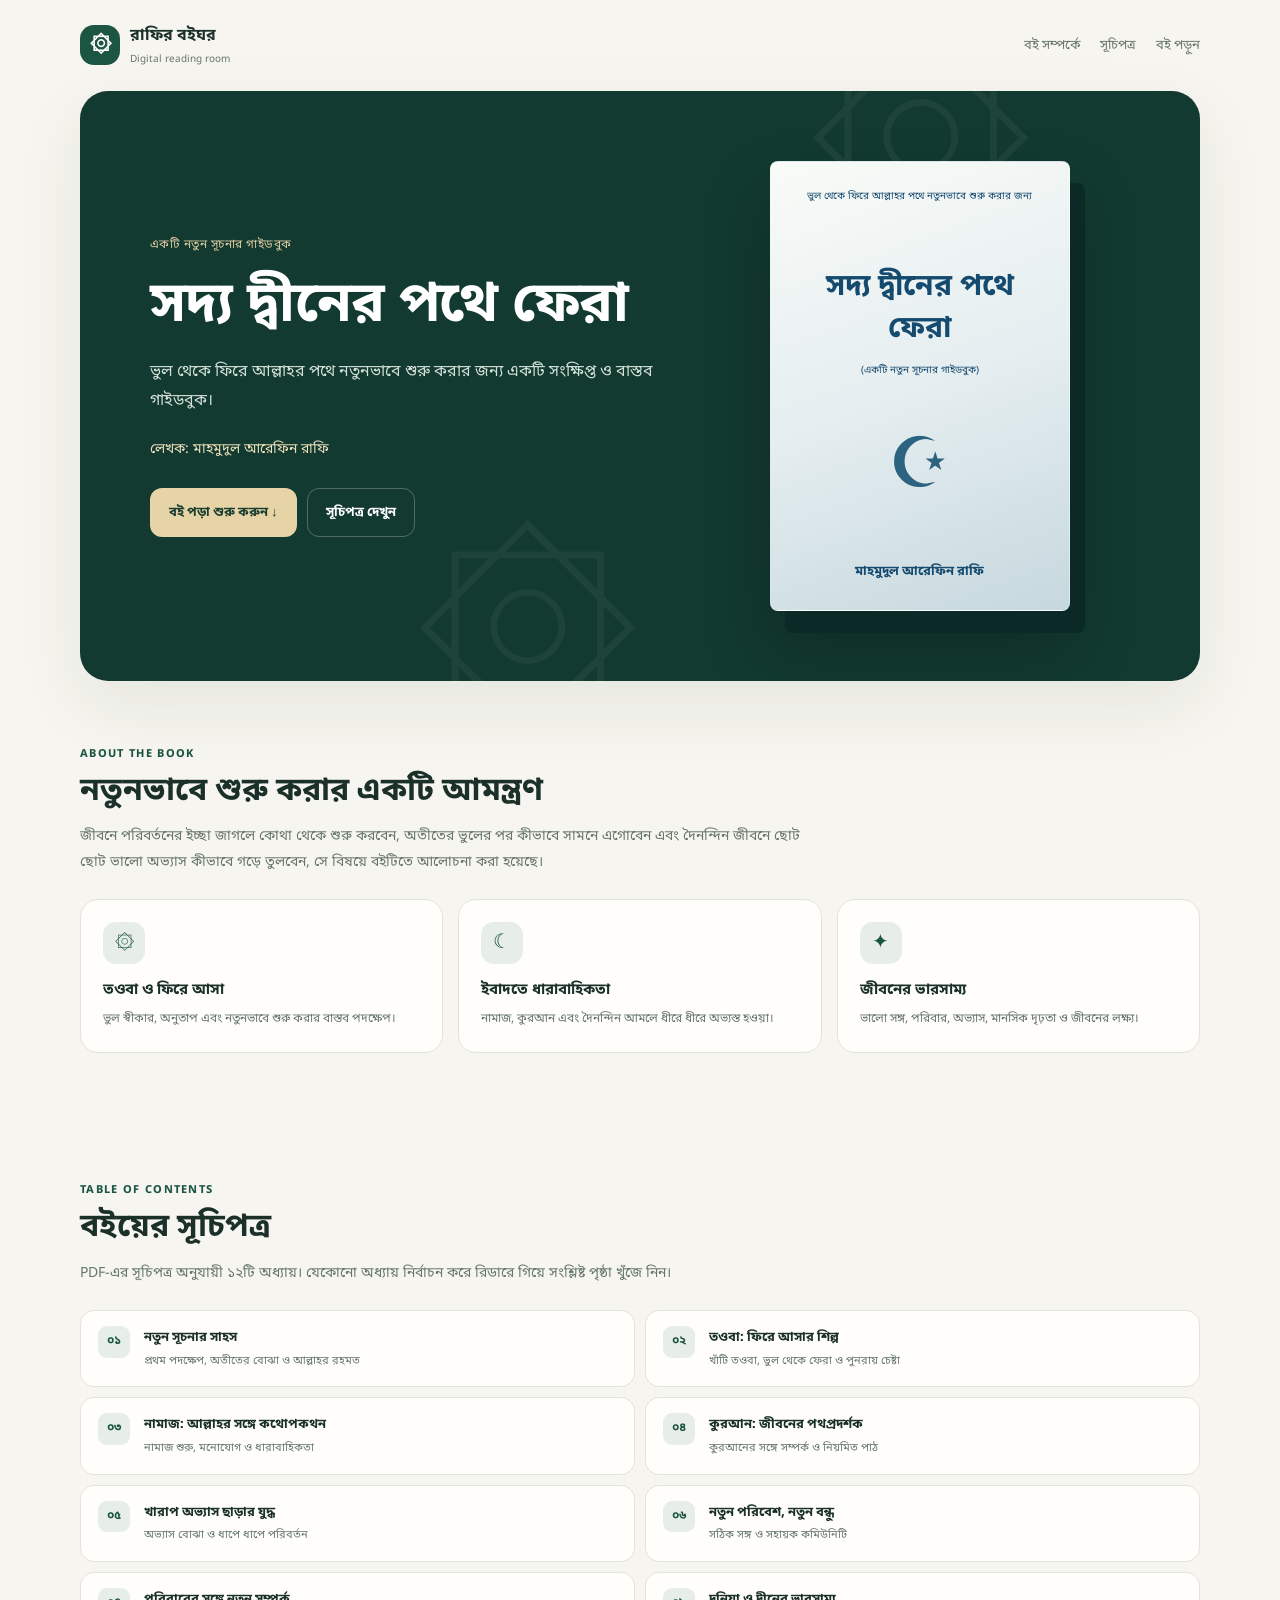
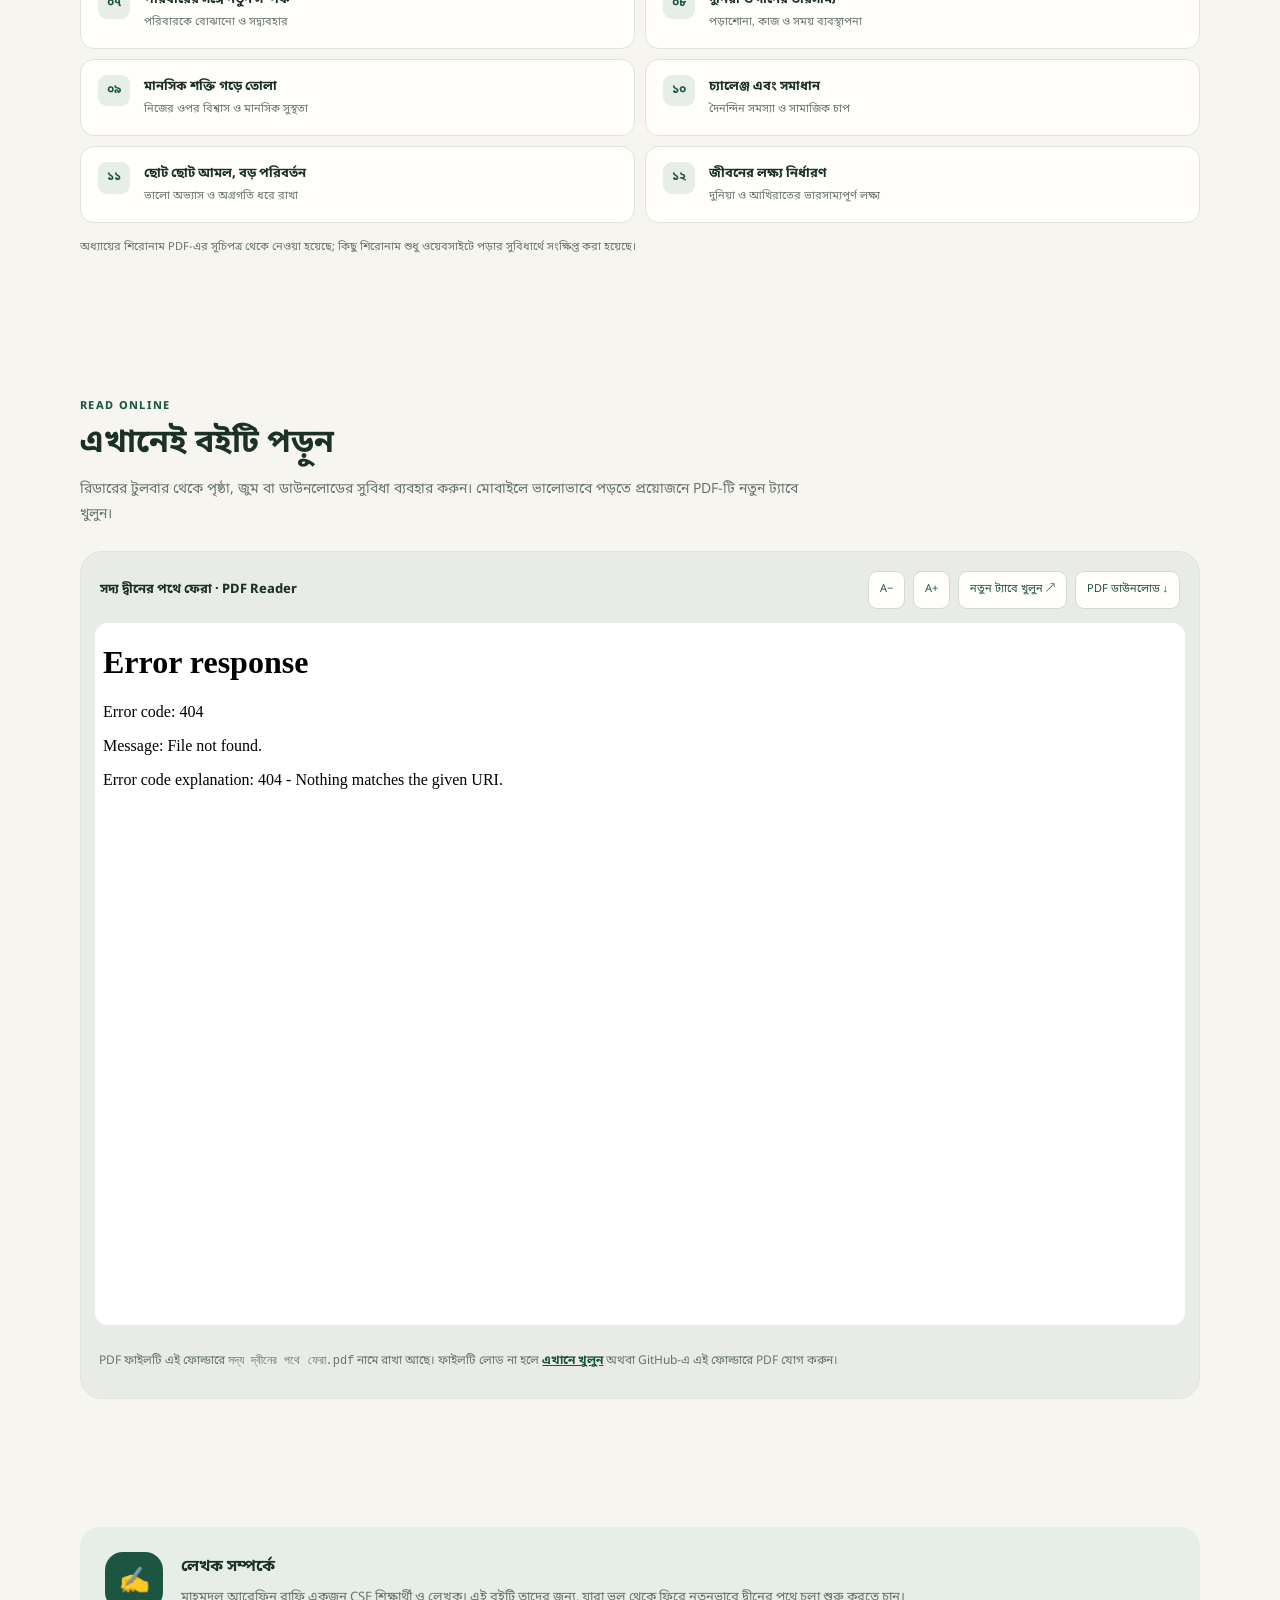
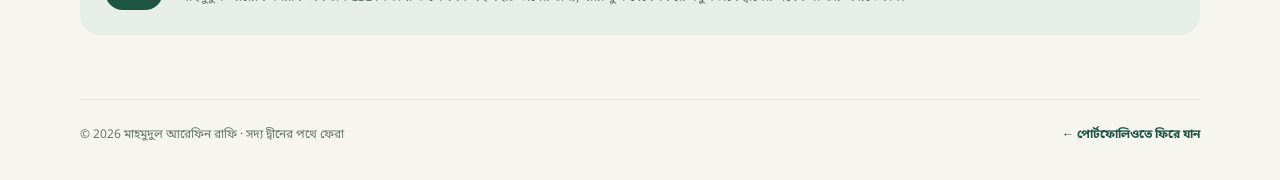
==== commit be95f29a: "Use same-site PDF URL so the browser can embed the reader" ====
--- a/books/soddo-diner-pothe-fera/index.html
+++ b/books/soddo-diner-pothe-fera/index.html
@@ -39,13 +39,13 @@
 <a class="toc-item" href="#read"><span class="num">১১</span><span><strong>ছোট ছোট আমল, বড় পরিবর্তন</strong><small>ভালো অভ্যাস ও অগ্রগতি ধরে রাখা</small></span></a>
 <a class="toc-item" href="#read"><span class="num">১২</span><span><strong>জীবনের লক্ষ্য নির্ধারণ</strong><small>দুনিয়া ও আখিরাতের ভারসাম্যপূর্ণ লক্ষ্য</small></span></a>
 </div><p class="notice">অধ্যায়ের শিরোনাম PDF-এর সূচিপত্র থেকে নেওয়া হয়েছে; কিছু শিরোনাম শুধু ওয়েবসাইটে পড়ার সুবিধার্থে সংক্ষিপ্ত করা হয়েছে।</p></section>
-<section class="section" id="read"><div class="section-head"><div class="kicker">Read online</div><h2>এখানেই বইটি পড়ুন</h2><p class="lead">রিডারের টুলবার থেকে পৃষ্ঠা, জুম বা ডাউনলোডের সুবিধা ব্যবহার করুন। মোবাইলে ভালোভাবে পড়তে প্রয়োজনে PDF-টি নতুন ট্যাবে খুলুন।</p></div><div class="reader-shell"><div class="reader-toolbar"><p>সদ্য দ্বীনের পথে ফেরা · PDF Reader</p><div class="reader-tools"><button id="zoomOut" type="button" aria-label="ছোট করুন">A−</button><button id="zoomIn" type="button" aria-label="বড় করুন">A+</button><a href="https://raw.githubusercontent.com/mahmudularefinrafi/portfolio/main/books/soddo-diner-pothe-fera/%E0%A6%B8%E0%A6%A6%E0%A7%8D%E0%A6%AF%20%E0%A6%A6%E0%A7%80%E0%A6%A8%E0%A7%87%E0%A6%B0%20%E0%A6%AA%E0%A6%A5%E0%A7%87%20%E0%A6%AB%E0%A7%87%E0%A6%B0%E0%A6%BE.pdf" target="_blank" rel="noopener">নতুন ট্যাবে খুলুন ↗</a><a href="https://raw.githubusercontent.com/mahmudularefinrafi/portfolio/main/books/soddo-diner-pothe-fera/%E0%A6%B8%E0%A6%A6%E0%A7%8D%E0%A6%AF%20%E0%A6%A6%E0%A7%80%E0%A6%A8%E0%A7%87%E0%A6%B0%20%E0%A6%AA%E0%A6%A5%E0%A7%87%20%E0%A6%AB%E0%A7%87%E0%A6%B0%E0%A6%BE.pdf" download>PDF ডাউনলোড ↓</a></div></div><iframe id="pdfFrame" class="reader-frame" src="https://raw.githubusercontent.com/mahmudularefinrafi/portfolio/main/books/soddo-diner-pothe-fera/%E0%A6%B8%E0%A6%A6%E0%A7%8D%E0%A6%AF%20%E0%A6%A6%E0%A7%80%E0%A6%A8%E0%A7%87%E0%A6%B0%20%E0%A6%AA%E0%A6%A5%E0%A7%87%20%E0%A6%AB%E0%A7%87%E0%A6%B0%E0%A6%BE.pdf#toolbar=1&navpanes=0&view=FitH" title="সদ্য দ্বীনের পথে ফেরা বইয়ের PDF রিডার"></iframe><p class="pdf-note" id="pdfNote">PDF ফাইলটি এই ফোল্ডারে <code>সদ্য দ্বীনের পথে ফেরা.pdf</code> নামে রাখা আছে। ফাইলটি লোড না হলে <a href="https://raw.githubusercontent.com/mahmudularefinrafi/portfolio/main/books/soddo-diner-pothe-fera/%E0%A6%B8%E0%A6%A6%E0%A7%8D%E0%A6%AF%20%E0%A6%A6%E0%A7%80%E0%A6%A8%E0%A7%87%E0%A6%B0%20%E0%A6%AA%E0%A6%A5%E0%A7%87%20%E0%A6%AB%E0%A7%87%E0%A6%B0%E0%A6%BE.pdf" target="_blank" rel="noopener">এখানে খুলুন</a> অথবা GitHub-এ এই ফোল্ডারে PDF যোগ করুন।</p></div></section>
+<section class="section" id="read"><div class="section-head"><div class="kicker">Read online</div><h2>এখানেই বইটি পড়ুন</h2><p class="lead">রিডারের টুলবার থেকে পৃষ্ঠা, জুম বা ডাউনলোডের সুবিধা ব্যবহার করুন। মোবাইলে ভালোভাবে পড়তে প্রয়োজনে PDF-টি নতুন ট্যাবে খুলুন।</p></div><div class="reader-shell"><div class="reader-toolbar"><p>সদ্য দ্বীনের পথে ফেরা · PDF Reader</p><div class="reader-tools"><button id="zoomOut" type="button" aria-label="ছোট করুন">A−</button><button id="zoomIn" type="button" aria-label="বড় করুন">A+</button><a href="./%E0%A6%B8%E0%A6%A6%E0%A7%8D%E0%A6%AF%20%E0%A6%A6%E0%A7%80%E0%A6%A8%E0%A7%87%E0%A6%B0%20%E0%A6%AA%E0%A6%A5%E0%A7%87%20%E0%A6%AB%E0%A7%87%E0%A6%B0%E0%A6%BE.pdf" target="_blank" rel="noopener">নতুন ট্যাবে খুলুন ↗</a><a href="./%E0%A6%B8%E0%A6%A6%E0%A7%8D%E0%A6%AF%20%E0%A6%A6%E0%A7%80%E0%A6%A8%E0%A7%87%E0%A6%B0%20%E0%A6%AA%E0%A6%A5%E0%A7%87%20%E0%A6%AB%E0%A7%87%E0%A6%B0%E0%A6%BE.pdf" download>PDF ডাউনলোড ↓</a></div></div><iframe id="pdfFrame" class="reader-frame" src="./%E0%A6%B8%E0%A6%A6%E0%A7%8D%E0%A6%AF%20%E0%A6%A6%E0%A7%80%E0%A6%A8%E0%A7%87%E0%A6%B0%20%E0%A6%AA%E0%A6%A5%E0%A7%87%20%E0%A6%AB%E0%A7%87%E0%A6%B0%E0%A6%BE.pdf#toolbar=1&navpanes=0&view=FitH" title="সদ্য দ্বীনের পথে ফেরা বইয়ের PDF রিডার"></iframe><p class="pdf-note" id="pdfNote">PDF ফাইলটি এই ফোল্ডারে <code>সদ্য দ্বীনের পথে ফেরা.pdf</code> নামে রাখা আছে। ফাইলটি লোড না হলে <a href="./%E0%A6%B8%E0%A6%A6%E0%A7%8D%E0%A6%AF%20%E0%A6%A6%E0%A7%80%E0%A6%A8%E0%A7%87%E0%A6%B0%20%E0%A6%AA%E0%A6%A5%E0%A7%87%20%E0%A6%AB%E0%A7%87%E0%A6%B0%E0%A6%BE.pdf" target="_blank" rel="noopener">এখানে খুলুন</a> অথবা GitHub-এ এই ফোল্ডারে PDF যোগ করুন।</p></div></section>
 <section class="section"><div class="author-card"><div class="author-avatar">✍</div><div><h3>লেখক সম্পর্কে</h3><p>মাহমুদুল আরেফিন রাফি একজন CSE শিক্ষার্থী ও লেখক। এই বইটি তাদের জন্য, যারা ভুল থেকে ফিরে নতুনভাবে দ্বীনের পথে চলা শুরু করতে চান।</p></div></div></section>
 </main>
 <footer class="wrap backline"><span>© <span id="year"></span> মাহমুদুল আরেফিন রাফি · সদ্য দ্বীনের পথে ফেরা</span><a href="../../#projects">← পোর্টফোলিওতে ফিরে যান</a></footer>
 <script>
 document.getElementById('year').textContent=new Date().getFullYear();
-let zoom=100;const frame=document.getElementById('pdfFrame');document.getElementById('zoomIn').addEventListener('click',()=>{zoom=Math.min(160,zoom+10);frame.style.width=zoom+'%';frame.style.width='100%';frame.src='https://raw.githubusercontent.com/mahmudularefinrafi/portfolio/main/books/soddo-diner-pothe-fera/%E0%A6%B8%E0%A6%A6%E0%A7%8D%E0%A6%AF%20%E0%A6%A6%E0%A7%80%E0%A6%A8%E0%A7%87%E0%A6%B0%20%E0%A6%AA%E0%A6%A5%E0%A7%87%20%E0%A6%AB%E0%A7%87%E0%A6%B0%E0%A6%BE.pdf#toolbar=1&navpanes=0&view=FitH&zoom='+zoom;});document.getElementById('zoomOut').addEventListener('click',()=>{zoom=Math.max(60,zoom-10);frame.src='https://raw.githubusercontent.com/mahmudularefinrafi/portfolio/main/books/soddo-diner-pothe-fera/%E0%A6%B8%E0%A6%A6%E0%A7%8D%E0%A6%AF%20%E0%A6%A6%E0%A7%80%E0%A6%A8%E0%A7%87%E0%A6%B0%20%E0%A6%AA%E0%A6%A5%E0%A7%87%20%E0%A6%AB%E0%A7%87%E0%A6%B0%E0%A6%BE.pdf#toolbar=1&navpanes=0&view=FitH&zoom='+zoom;});
+let zoom=100;const frame=document.getElementById('pdfFrame');document.getElementById('zoomIn').addEventListener('click',()=>{zoom=Math.min(160,zoom+10);frame.style.width=zoom+'%';frame.style.width='100%';frame.src='./%E0%A6%B8%E0%A6%A6%E0%A7%8D%E0%A6%AF%20%E0%A6%A6%E0%A7%80%E0%A6%A8%E0%A7%87%E0%A6%B0%20%E0%A6%AA%E0%A6%A5%E0%A7%87%20%E0%A6%AB%E0%A7%87%E0%A6%B0%E0%A6%BE.pdf#toolbar=1&navpanes=0&view=FitH&zoom='+zoom;});document.getElementById('zoomOut').addEventListener('click',()=>{zoom=Math.max(60,zoom-10);frame.src='./%E0%A6%B8%E0%A6%A6%E0%A7%8D%E0%A6%AF%20%E0%A6%A6%E0%A7%80%E0%A6%A8%E0%A7%87%E0%A6%B0%20%E0%A6%AA%E0%A6%A5%E0%A7%87%20%E0%A6%AB%E0%A7%87%E0%A6%B0%E0%A6%BE.pdf#toolbar=1&navpanes=0&view=FitH&zoom='+zoom;});
 frame.addEventListener('error',()=>{document.getElementById('pdfNote').innerHTML='PDF ফাইলটি লোড হচ্ছে না। ফাইলের নাম ও অবস্থান যাচাই করুন।';});
 </script>
 </body>
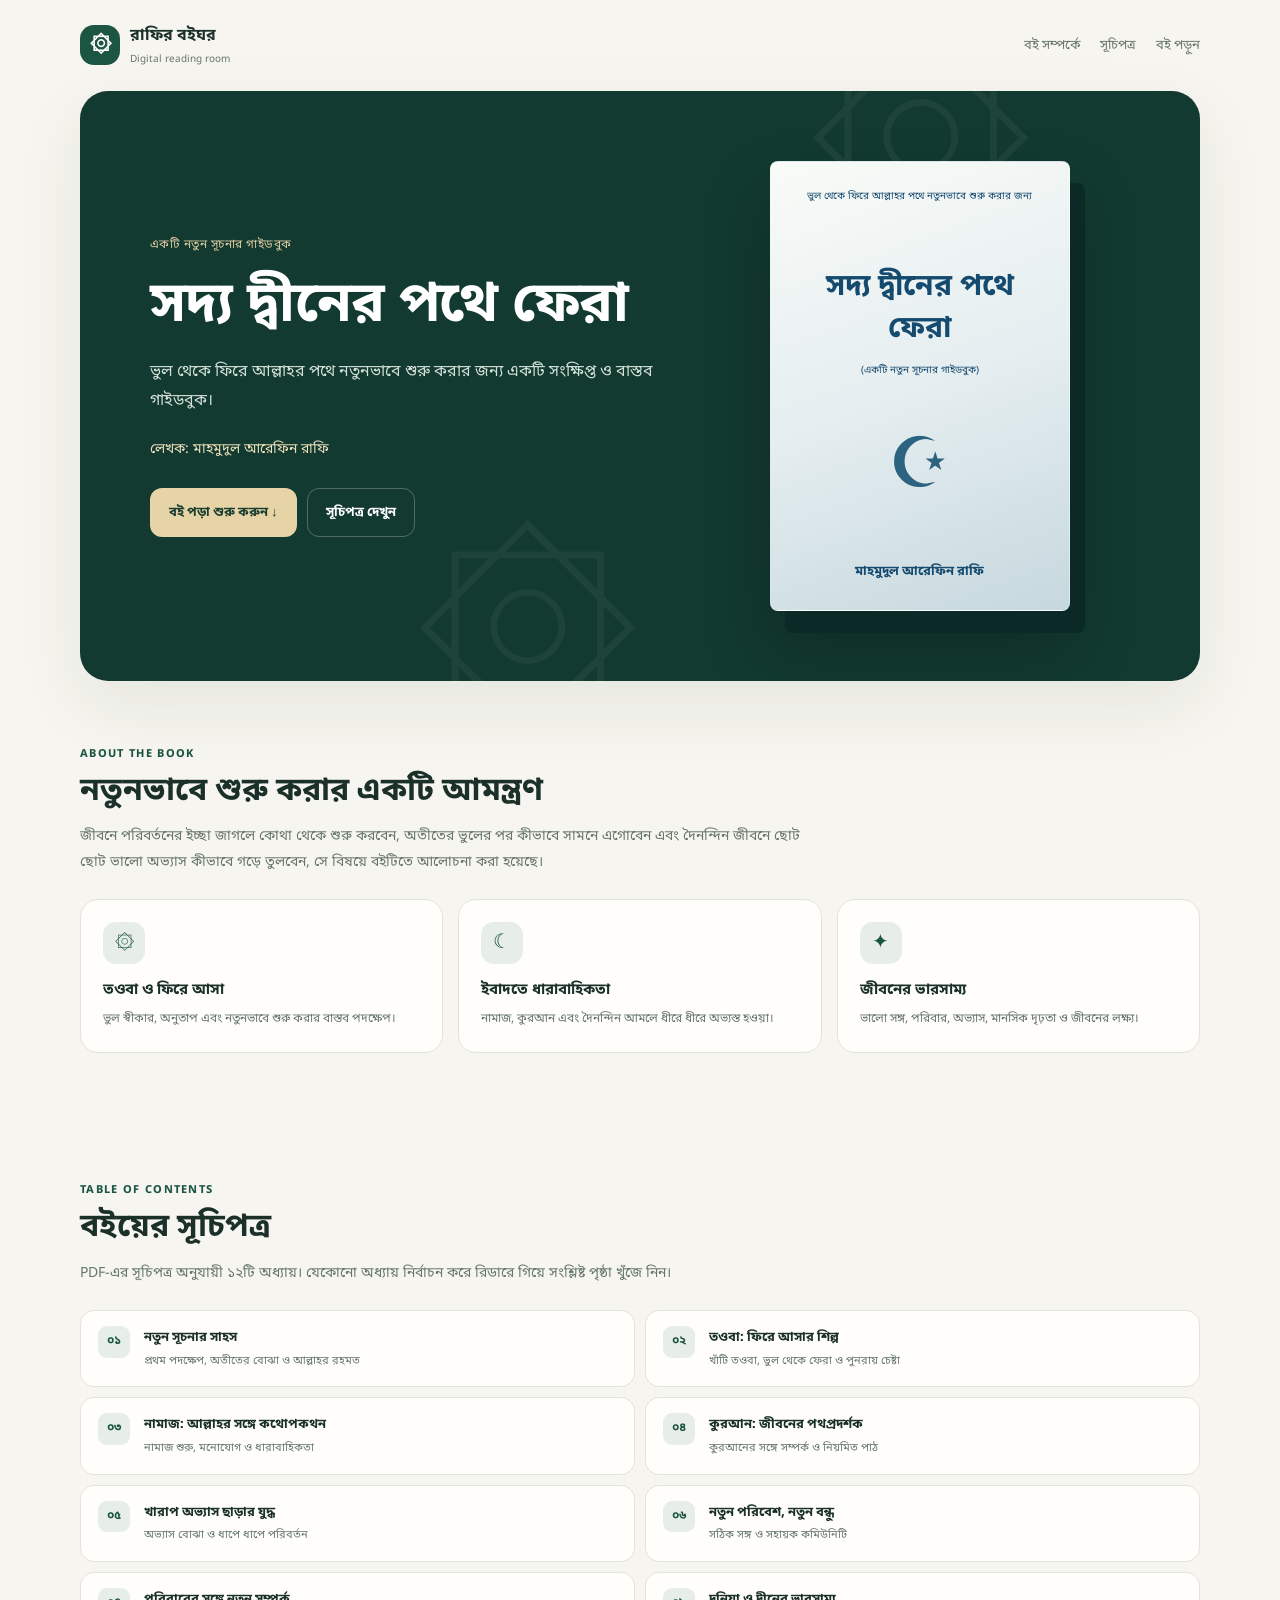
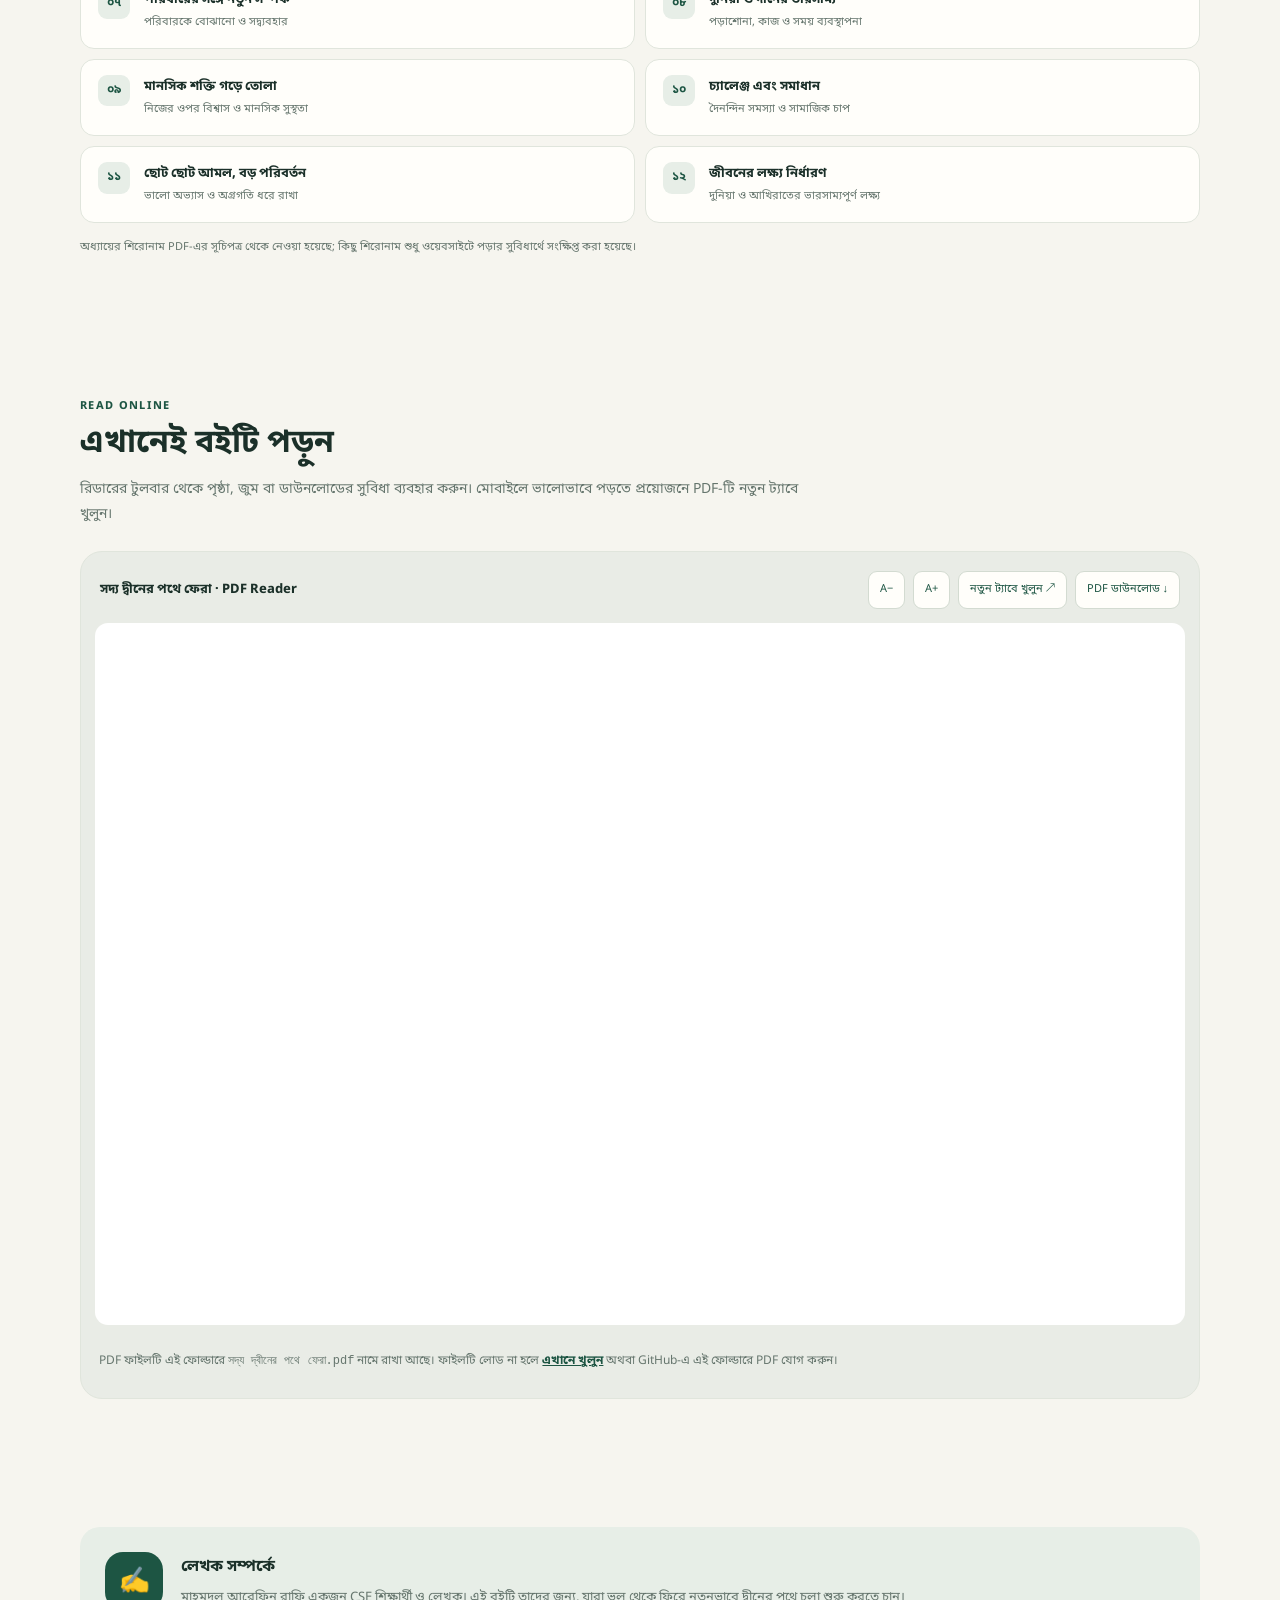
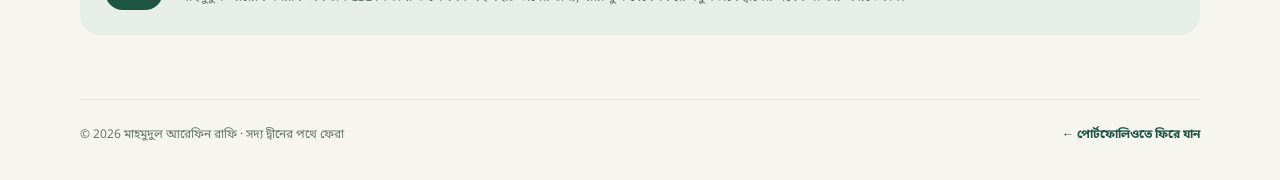
==== commit f8297860: "Point the book reader to ASCII-named PDF asset" ====
--- a/books/soddo-diner-pothe-fera/index.html
+++ b/books/soddo-diner-pothe-fera/index.html
@@ -39,13 +39,13 @@
 <a class="toc-item" href="#read"><span class="num">১১</span><span><strong>ছোট ছোট আমল, বড় পরিবর্তন</strong><small>ভালো অভ্যাস ও অগ্রগতি ধরে রাখা</small></span></a>
 <a class="toc-item" href="#read"><span class="num">১২</span><span><strong>জীবনের লক্ষ্য নির্ধারণ</strong><small>দুনিয়া ও আখিরাতের ভারসাম্যপূর্ণ লক্ষ্য</small></span></a>
 </div><p class="notice">অধ্যায়ের শিরোনাম PDF-এর সূচিপত্র থেকে নেওয়া হয়েছে; কিছু শিরোনাম শুধু ওয়েবসাইটে পড়ার সুবিধার্থে সংক্ষিপ্ত করা হয়েছে।</p></section>
-<section class="section" id="read"><div class="section-head"><div class="kicker">Read online</div><h2>এখানেই বইটি পড়ুন</h2><p class="lead">রিডারের টুলবার থেকে পৃষ্ঠা, জুম বা ডাউনলোডের সুবিধা ব্যবহার করুন। মোবাইলে ভালোভাবে পড়তে প্রয়োজনে PDF-টি নতুন ট্যাবে খুলুন।</p></div><div class="reader-shell"><div class="reader-toolbar"><p>সদ্য দ্বীনের পথে ফেরা · PDF Reader</p><div class="reader-tools"><button id="zoomOut" type="button" aria-label="ছোট করুন">A−</button><button id="zoomIn" type="button" aria-label="বড় করুন">A+</button><a href="./%E0%A6%B8%E0%A6%A6%E0%A7%8D%E0%A6%AF%20%E0%A6%A6%E0%A7%80%E0%A6%A8%E0%A7%87%E0%A6%B0%20%E0%A6%AA%E0%A6%A5%E0%A7%87%20%E0%A6%AB%E0%A7%87%E0%A6%B0%E0%A6%BE.pdf" target="_blank" rel="noopener">নতুন ট্যাবে খুলুন ↗</a><a href="./%E0%A6%B8%E0%A6%A6%E0%A7%8D%E0%A6%AF%20%E0%A6%A6%E0%A7%80%E0%A6%A8%E0%A7%87%E0%A6%B0%20%E0%A6%AA%E0%A6%A5%E0%A7%87%20%E0%A6%AB%E0%A7%87%E0%A6%B0%E0%A6%BE.pdf" download>PDF ডাউনলোড ↓</a></div></div><iframe id="pdfFrame" class="reader-frame" src="./%E0%A6%B8%E0%A6%A6%E0%A7%8D%E0%A6%AF%20%E0%A6%A6%E0%A7%80%E0%A6%A8%E0%A7%87%E0%A6%B0%20%E0%A6%AA%E0%A6%A5%E0%A7%87%20%E0%A6%AB%E0%A7%87%E0%A6%B0%E0%A6%BE.pdf#toolbar=1&navpanes=0&view=FitH" title="সদ্য দ্বীনের পথে ফেরা বইয়ের PDF রিডার"></iframe><p class="pdf-note" id="pdfNote">PDF ফাইলটি এই ফোল্ডারে <code>সদ্য দ্বীনের পথে ফেরা.pdf</code> নামে রাখা আছে। ফাইলটি লোড না হলে <a href="./%E0%A6%B8%E0%A6%A6%E0%A7%8D%E0%A6%AF%20%E0%A6%A6%E0%A7%80%E0%A6%A8%E0%A7%87%E0%A6%B0%20%E0%A6%AA%E0%A6%A5%E0%A7%87%20%E0%A6%AB%E0%A7%87%E0%A6%B0%E0%A6%BE.pdf" target="_blank" rel="noopener">এখানে খুলুন</a> অথবা GitHub-এ এই ফোল্ডারে PDF যোগ করুন।</p></div></section>
+<section class="section" id="read"><div class="section-head"><div class="kicker">Read online</div><h2>এখানেই বইটি পড়ুন</h2><p class="lead">রিডারের টুলবার থেকে পৃষ্ঠা, জুম বা ডাউনলোডের সুবিধা ব্যবহার করুন। মোবাইলে ভালোভাবে পড়তে প্রয়োজনে PDF-টি নতুন ট্যাবে খুলুন।</p></div><div class="reader-shell"><div class="reader-toolbar"><p>সদ্য দ্বীনের পথে ফেরা · PDF Reader</p><div class="reader-tools"><button id="zoomOut" type="button" aria-label="ছোট করুন">A−</button><button id="zoomIn" type="button" aria-label="বড় করুন">A+</button><a href="./book.pdf" target="_blank" rel="noopener">নতুন ট্যাবে খুলুন ↗</a><a href="./book.pdf" download>PDF ডাউনলোড ↓</a></div></div><iframe id="pdfFrame" class="reader-frame" src="./book.pdf#toolbar=1&navpanes=0&view=FitH" title="সদ্য দ্বীনের পথে ফেরা বইয়ের PDF রিডার"></iframe><p class="pdf-note" id="pdfNote">PDF ফাইলটি এই ফোল্ডারে <code>সদ্য দ্বীনের পথে ফেরা.pdf</code> নামে রাখা আছে। ফাইলটি লোড না হলে <a href="./book.pdf" target="_blank" rel="noopener">এখানে খুলুন</a> অথবা GitHub-এ এই ফোল্ডারে PDF যোগ করুন।</p></div></section>
 <section class="section"><div class="author-card"><div class="author-avatar">✍</div><div><h3>লেখক সম্পর্কে</h3><p>মাহমুদুল আরেফিন রাফি একজন CSE শিক্ষার্থী ও লেখক। এই বইটি তাদের জন্য, যারা ভুল থেকে ফিরে নতুনভাবে দ্বীনের পথে চলা শুরু করতে চান।</p></div></div></section>
 </main>
 <footer class="wrap backline"><span>© <span id="year"></span> মাহমুদুল আরেফিন রাফি · সদ্য দ্বীনের পথে ফেরা</span><a href="../../#projects">← পোর্টফোলিওতে ফিরে যান</a></footer>
 <script>
 document.getElementById('year').textContent=new Date().getFullYear();
-let zoom=100;const frame=document.getElementById('pdfFrame');document.getElementById('zoomIn').addEventListener('click',()=>{zoom=Math.min(160,zoom+10);frame.style.width=zoom+'%';frame.style.width='100%';frame.src='./%E0%A6%B8%E0%A6%A6%E0%A7%8D%E0%A6%AF%20%E0%A6%A6%E0%A7%80%E0%A6%A8%E0%A7%87%E0%A6%B0%20%E0%A6%AA%E0%A6%A5%E0%A7%87%20%E0%A6%AB%E0%A7%87%E0%A6%B0%E0%A6%BE.pdf#toolbar=1&navpanes=0&view=FitH&zoom='+zoom;});document.getElementById('zoomOut').addEventListener('click',()=>{zoom=Math.max(60,zoom-10);frame.src='./%E0%A6%B8%E0%A6%A6%E0%A7%8D%E0%A6%AF%20%E0%A6%A6%E0%A7%80%E0%A6%A8%E0%A7%87%E0%A6%B0%20%E0%A6%AA%E0%A6%A5%E0%A7%87%20%E0%A6%AB%E0%A7%87%E0%A6%B0%E0%A6%BE.pdf#toolbar=1&navpanes=0&view=FitH&zoom='+zoom;});
+let zoom=100;const frame=document.getElementById('pdfFrame');document.getElementById('zoomIn').addEventListener('click',()=>{zoom=Math.min(160,zoom+10);frame.style.width=zoom+'%';frame.style.width='100%';frame.src='./book.pdf#toolbar=1&navpanes=0&view=FitH&zoom='+zoom;});document.getElementById('zoomOut').addEventListener('click',()=>{zoom=Math.max(60,zoom-10);frame.src='./book.pdf#toolbar=1&navpanes=0&view=FitH&zoom='+zoom;});
 frame.addEventListener('error',()=>{document.getElementById('pdfNote').innerHTML='PDF ফাইলটি লোড হচ্ছে না। ফাইলের নাম ও অবস্থান যাচাই করুন।';});
 </script>
 </body>
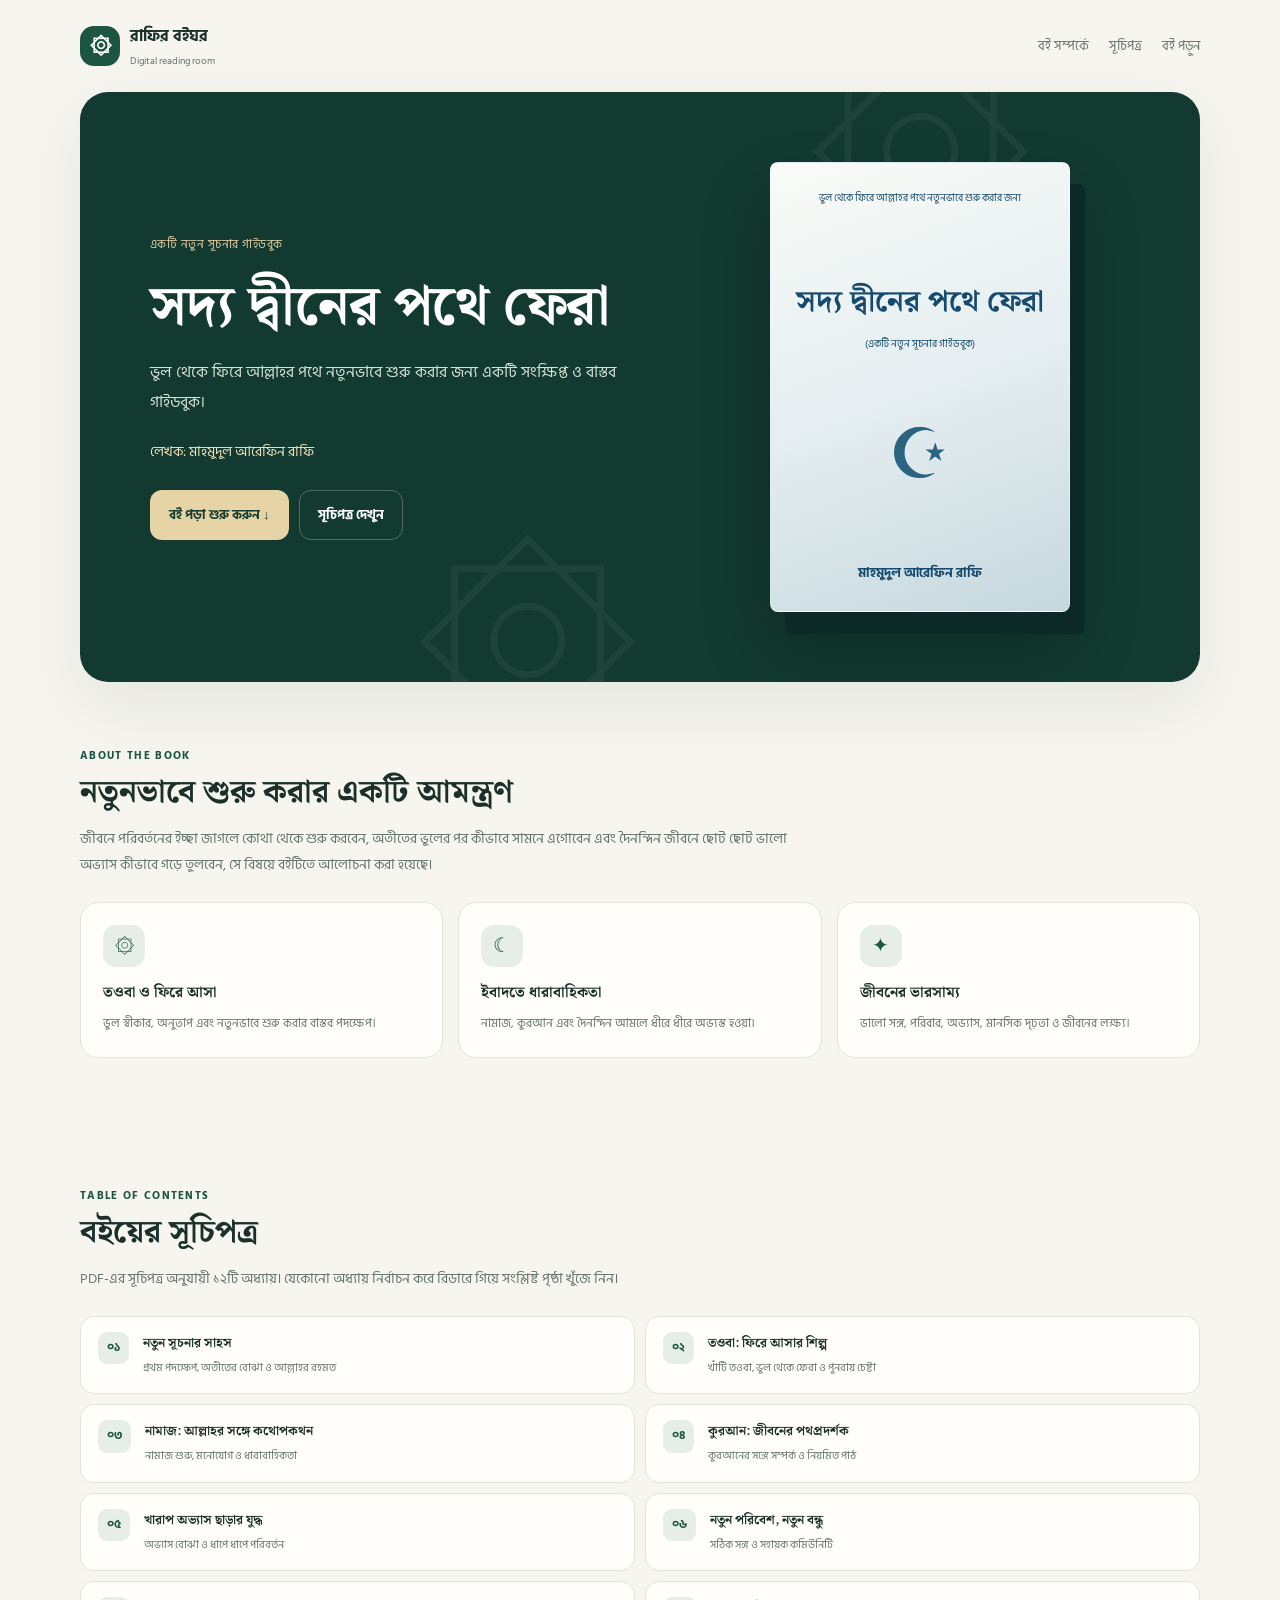
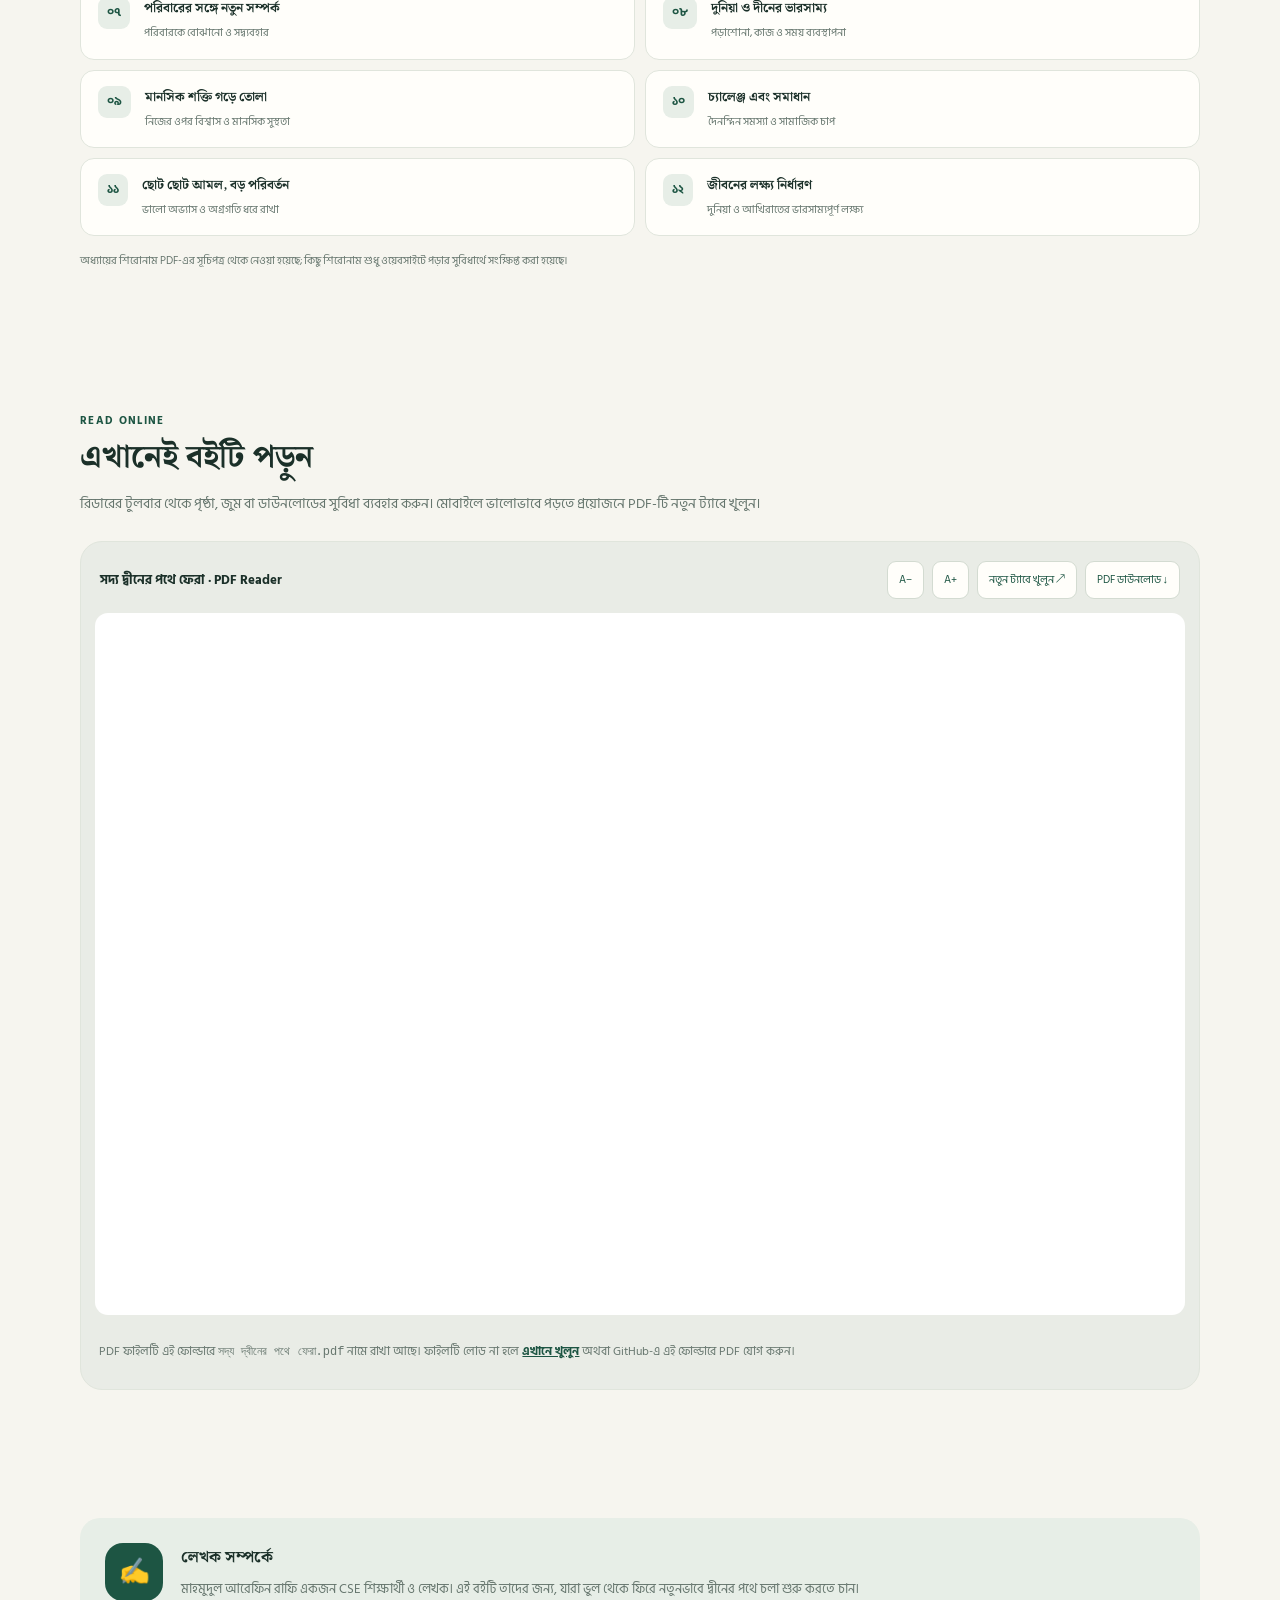
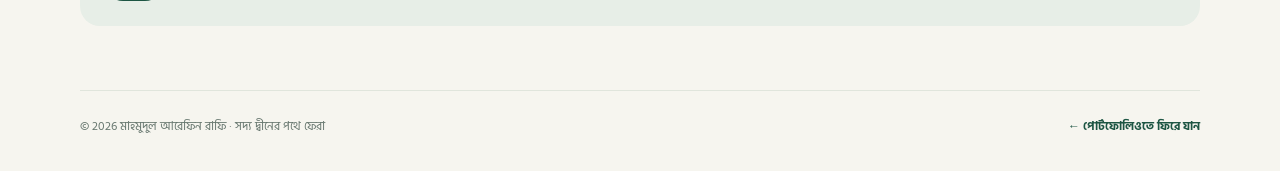
==== commit 85bb34ae: "Improve Bengali typography on book website" ====
--- a/books/soddo-diner-pothe-fera/index.html
+++ b/books/soddo-diner-pothe-fera/index.html
@@ -11,10 +11,10 @@
 <title>সদ্য দ্বীনের পথে ফেরা | মাহমুদুল আরেফিন রাফি</title>
 <link rel="preconnect" href="https://fonts.googleapis.com">
 <link rel="preconnect" href="https://fonts.gstatic.com" crossorigin>
-<link href="https://fonts.googleapis.com/css2?family=Amiri:wght@400;700&family=Noto+Sans+Bengali:wght@400;500;600;700&display=swap" rel="stylesheet">
+<link href="https://fonts.googleapis.com/css2?family=Hind+Siliguri:wght@400;500;600;700&family=Noto+Serif+Bengali:wght@400;500;600;700&display=swap" rel="stylesheet">
 <style>
 :root{color-scheme:light;--bg:#f6f5ef;--paper:#fffefa;--ink:#1b3029;--muted:#66766e;--green:#1d5543;--green-dark:#123a30;--mint:#e7eee7;--gold:#c4a66a;--line:#e0e5dc;--shadow:0 24px 70px #153b2c14}
-*{box-sizing:border-box}html{scroll-behavior:smooth}body{margin:0;background:var(--bg);color:var(--ink);font-family:'Noto Sans Bengali',sans-serif;line-height:1.8}a{color:inherit}.wrap{width:min(1120px,calc(100% - 36px));margin:auto}.nav{display:flex;justify-content:space-between;align-items:center;padding:22px 0}.brand{display:flex;gap:10px;align-items:center;text-decoration:none;font-weight:700}.brand-icon{width:40px;height:40px;border-radius:14px;display:grid;place-items:center;background:var(--green);color:white;font-size:22px}.navlinks{display:flex;gap:20px;align-items:center;font-size:13px;color:var(--muted)}.navlinks a{text-decoration:none}.hero{position:relative;overflow:hidden;display:grid;grid-template-columns:1.1fr .9fr;gap:45px;align-items:center;background:var(--green-dark);color:#fff;border-radius:28px;padding:clamp(28px,6vw,70px);min-height:460px;box-shadow:var(--shadow)}.hero:before,.hero:after{content:"۞";position:absolute;color:#ffffff0d;font-size:230px;line-height:1;pointer-events:none}.hero:before{top:-50px;right:15%}.hero:after{bottom:-80px;left:30%}.eyebrow{color:#dfcca1;font-size:12px;letter-spacing:.04em}.hero h1{font-size:clamp(32px,4.5vw,56px);line-height:1.35;margin:14px 0 12px;letter-spacing:-.6px}.subtitle{color:#d3e0d7;margin:0 0 22px}.author{font-size:14px;color:#f0e2bd;margin-bottom:25px}.actions{display:flex;flex-wrap:wrap;gap:10px}.btn{display:inline-flex;align-items:center;justify-content:center;padding:12px 18px;border-radius:12px;text-decoration:none;font-size:13px;font-weight:700;border:1px solid transparent}.btn-primary{background:#e6d3a6;color:#193d31}.btn-ghost{border-color:#ffffff42;color:#fff}.cover{position:relative;z-index:1;max-width:300px;width:100%;justify-self:center;aspect-ratio:2/3;border:1px solid #ffffff40;border-radius:8px;background:linear-gradient(160deg,#f9fbf7 0%,#e4edf0 52%,#c6d8de 100%);color:#164b70;box-shadow:15px 22px 0 #0b2926,0 35px 65px #0004;padding:26px 20px;display:flex;flex-direction:column;align-items:center;text-align:center;justify-content:space-between}.cover-small{font-size:10px;line-height:1.8}.cover h2{font-size:clamp(22px,3vw,30px);line-height:1.4;margin:12px 0}.mosque{font-size:70px;line-height:1.2;color:#2b6380}.cover-author{font-weight:700;font-size:13px}.section{padding:64px 0}.section-head{margin-bottom:24px}.kicker{font-size:11px;color:var(--green);font-weight:700;letter-spacing:.12em;text-transform:uppercase}.section h2{font-size:clamp(23px,3vw,32px);line-height:1.4;margin:5px 0 10px}.lead{color:var(--muted);font-size:14px;max-width:720px;margin:0}.feature-grid{display:grid;grid-template-columns:repeat(3,1fr);gap:15px}.feature{background:var(--paper);border:1px solid var(--line);border-radius:18px;padding:22px}.feature-icon{width:42px;height:42px;border-radius:13px;background:var(--mint);color:var(--green);display:grid;place-items:center;font-size:20px}.feature h3{font-size:15px;margin:13px 0 5px}.feature p{font-size:12px;color:var(--muted);margin:0}.toc{display:grid;grid-template-columns:repeat(2,1fr);gap:10px}.toc-item{display:flex;gap:14px;align-items:flex-start;text-decoration:none;background:var(--paper);border:1px solid var(--line);padding:15px 17px;border-radius:14px;transition:transform .2s,border-color .2s}.toc-item:hover{transform:translateY(-2px);border-color:#a9c1ad}.num{font-size:12px;color:var(--green);background:var(--mint);border-radius:9px;padding:5px 9px;font-weight:700;white-space:nowrap}.toc-item strong{display:block;font-size:13px}.toc-item small{display:block;color:var(--muted);font-size:11px;margin-top:2px}.reader-shell{background:#e9ece6;border:1px solid var(--line);border-radius:22px;padding:14px}.reader-toolbar{display:flex;align-items:center;justify-content:space-between;gap:12px;flex-wrap:wrap;padding:5px 5px 14px}.reader-toolbar p{font-size:13px;font-weight:700;margin:0}.reader-tools{display:flex;gap:8px;flex-wrap:wrap}.reader-tools a,.reader-tools button{border:1px solid #d3dbd1;background:#fffefa;border-radius:9px;padding:8px 11px;font:inherit;font-size:11px;text-decoration:none;color:var(--green);cursor:pointer}.reader-frame{display:block;width:100%;height:min(78vh,900px);min-height:560px;border:0;border-radius:13px;background:white}.pdf-note{font-size:12px;color:var(--muted);padding:14px 4px 0}.pdf-note a{color:var(--green);font-weight:700}.author-card{display:flex;align-items:center;gap:18px;background:var(--mint);border-radius:20px;padding:25px}.author-avatar{width:58px;height:58px;flex:0 0 auto;border-radius:18px;background:var(--green);color:white;display:grid;place-items:center;font-size:25px}.author-card h3{margin:0 0 4px;font-size:16px}.author-card p{margin:0;color:var(--muted);font-size:13px}.backline{display:flex;justify-content:space-between;gap:14px;align-items:center;border-top:1px solid var(--line);padding:25px 0 32px;font-size:12px;color:var(--muted)}.backline a{color:var(--green);text-decoration:none;font-weight:700}.notice{font-size:11px;color:var(--muted);margin-top:15px}@media(max-width:760px){.wrap{width:min(100% - 24px,600px)}.nav{padding:15px 0}.navlinks a:not(:last-child){display:none}.hero{grid-template-columns:1fr;gap:30px;border-radius:21px;padding:30px 23px}.hero-copy{order:1}.cover{order:0;width:min(210px,70%);padding:17px}.cover h2{font-size:22px}.mosque{font-size:50px}.hero h1{font-size:34px}.section{padding:43px 0}.feature-grid{grid-template-columns:1fr}.toc{grid-template-columns:1fr}.reader-shell{padding:8px;border-radius:15px}.reader-frame{height:70vh;min-height:460px}.reader-toolbar{align-items:flex-start}.author-card{align-items:flex-start;padding:18px}.backline{align-items:flex-start;flex-direction:column}}@media(prefers-reduced-motion:reduce){html{scroll-behavior:auto}*{transition:none!important}}
+*{box-sizing:border-box}html{scroll-behavior:smooth}body{margin:0;background:var(--bg);color:var(--ink);font-family:'Hind Siliguri',sans-serif;line-height:1.85}a{color:inherit}.wrap{width:min(1120px,calc(100% - 36px));margin:auto}.nav{display:flex;justify-content:space-between;align-items:center;padding:22px 0}.brand{display:flex;gap:10px;align-items:center;text-decoration:none;font-weight:700}.brand-icon{width:40px;height:40px;border-radius:14px;display:grid;place-items:center;background:var(--green);color:white;font-size:22px}.navlinks{display:flex;gap:20px;align-items:center;font-size:13px;color:var(--muted)}.navlinks a{text-decoration:none}.hero{position:relative;overflow:hidden;display:grid;grid-template-columns:1.1fr .9fr;gap:45px;align-items:center;background:var(--green-dark);color:#fff;border-radius:28px;padding:clamp(28px,6vw,70px);min-height:460px;box-shadow:var(--shadow)}.hero:before,.hero:after{content:"۞";position:absolute;color:#ffffff0d;font-size:230px;line-height:1;pointer-events:none}.hero:before{top:-50px;right:15%}.hero:after{bottom:-80px;left:30%}.eyebrow{color:#dfcca1;font-size:12px;letter-spacing:.04em}.hero h1{font-family:'Noto Serif Bengali',serif;font-size:clamp(32px,4.5vw,56px);line-height:1.35;margin:14px 0 12px;letter-spacing:-.6px}.subtitle{color:#d3e0d7;margin:0 0 22px}.author{font-size:14px;color:#f0e2bd;margin-bottom:25px}.actions{display:flex;flex-wrap:wrap;gap:10px}.btn{display:inline-flex;align-items:center;justify-content:center;padding:12px 18px;border-radius:12px;text-decoration:none;font-size:13px;font-weight:700;border:1px solid transparent}.btn-primary{background:#e6d3a6;color:#193d31}.btn-ghost{border-color:#ffffff42;color:#fff}.cover{position:relative;z-index:1;max-width:300px;width:100%;justify-self:center;aspect-ratio:2/3;border:1px solid #ffffff40;border-radius:8px;background:linear-gradient(160deg,#f9fbf7 0%,#e4edf0 52%,#c6d8de 100%);color:#164b70;box-shadow:15px 22px 0 #0b2926,0 35px 65px #0004;padding:26px 20px;display:flex;flex-direction:column;align-items:center;text-align:center;justify-content:space-between}.cover-small{font-size:10px;line-height:1.8}.cover h2{font-family:'Noto Serif Bengali',serif;font-size:clamp(22px,3vw,30px);line-height:1.4;margin:12px 0}.mosque{font-size:70px;line-height:1.2;color:#2b6380}.cover-author{font-weight:700;font-size:13px}.section{padding:64px 0}.section-head{margin-bottom:24px}.kicker{font-size:11px;color:var(--green);font-weight:700;letter-spacing:.12em;text-transform:uppercase}.section h2{font-family:'Noto Serif Bengali',serif;font-size:clamp(23px,3vw,32px);line-height:1.4;margin:5px 0 10px}.lead{color:var(--muted);font-size:14px;max-width:720px;margin:0}.feature-grid{display:grid;grid-template-columns:repeat(3,1fr);gap:15px}.feature{background:var(--paper);border:1px solid var(--line);border-radius:18px;padding:22px}.feature-icon{width:42px;height:42px;border-radius:13px;background:var(--mint);color:var(--green);display:grid;place-items:center;font-size:20px}.feature h3{font-family:'Noto Serif Bengali',serif;font-size:15px;margin:13px 0 5px}.feature p{font-size:12px;color:var(--muted);margin:0}.toc{display:grid;grid-template-columns:repeat(2,1fr);gap:10px}.toc-item{display:flex;gap:14px;align-items:flex-start;text-decoration:none;background:var(--paper);border:1px solid var(--line);padding:15px 17px;border-radius:14px;transition:transform .2s,border-color .2s}.toc-item:hover{transform:translateY(-2px);border-color:#a9c1ad}.num{font-size:12px;color:var(--green);background:var(--mint);border-radius:9px;padding:5px 9px;font-weight:700;white-space:nowrap}.toc-item strong{display:block;font-family:'Noto Serif Bengali',serif;font-size:13px}.toc-item small{display:block;color:var(--muted);font-size:11px;margin-top:2px}.reader-shell{background:#e9ece6;border:1px solid var(--line);border-radius:22px;padding:14px}.reader-toolbar{display:flex;align-items:center;justify-content:space-between;gap:12px;flex-wrap:wrap;padding:5px 5px 14px}.reader-toolbar p{font-size:13px;font-weight:700;margin:0}.reader-tools{display:flex;gap:8px;flex-wrap:wrap}.reader-tools a,.reader-tools button{border:1px solid #d3dbd1;background:#fffefa;border-radius:9px;padding:8px 11px;font:inherit;font-size:11px;text-decoration:none;color:var(--green);cursor:pointer}.reader-frame{display:block;width:100%;height:min(78vh,900px);min-height:560px;border:0;border-radius:13px;background:white}.pdf-note{font-size:12px;color:var(--muted);padding:14px 4px 0}.pdf-note a{color:var(--green);font-weight:700}.author-card{display:flex;align-items:center;gap:18px;background:var(--mint);border-radius:20px;padding:25px}.author-avatar{width:58px;height:58px;flex:0 0 auto;border-radius:18px;background:var(--green);color:white;display:grid;place-items:center;font-size:25px}.author-card h3{font-family:'Noto Serif Bengali',serif;margin:0 0 4px;font-size:16px}.author-card p{margin:0;color:var(--muted);font-size:13px}.backline{display:flex;justify-content:space-between;gap:14px;align-items:center;border-top:1px solid var(--line);padding:25px 0 32px;font-size:12px;color:var(--muted)}.backline a{color:var(--green);text-decoration:none;font-weight:700}.notice{font-size:11px;color:var(--muted);margin-top:15px}@media(max-width:760px){.wrap{width:min(100% - 24px,600px)}.nav{padding:15px 0}.navlinks a:not(:last-child){display:none}.hero{grid-template-columns:1fr;gap:30px;border-radius:21px;padding:30px 23px}.hero-copy{order:1}.cover{order:0;width:min(210px,70%);padding:17px}.cover h2{font-size:22px}.mosque{font-size:50px}.hero h1{font-size:34px}.section{padding:43px 0}.feature-grid{grid-template-columns:1fr}.toc{grid-template-columns:1fr}.reader-shell{padding:8px;border-radius:15px}.reader-frame{height:70vh;min-height:460px}.reader-toolbar{align-items:flex-start}.author-card{align-items:flex-start;padding:18px}.backline{align-items:flex-start;flex-direction:column}}@media(prefers-reduced-motion:reduce){html{scroll-behavior:auto}*{transition:none!important}}
 </style>
 </head>
 <body>
